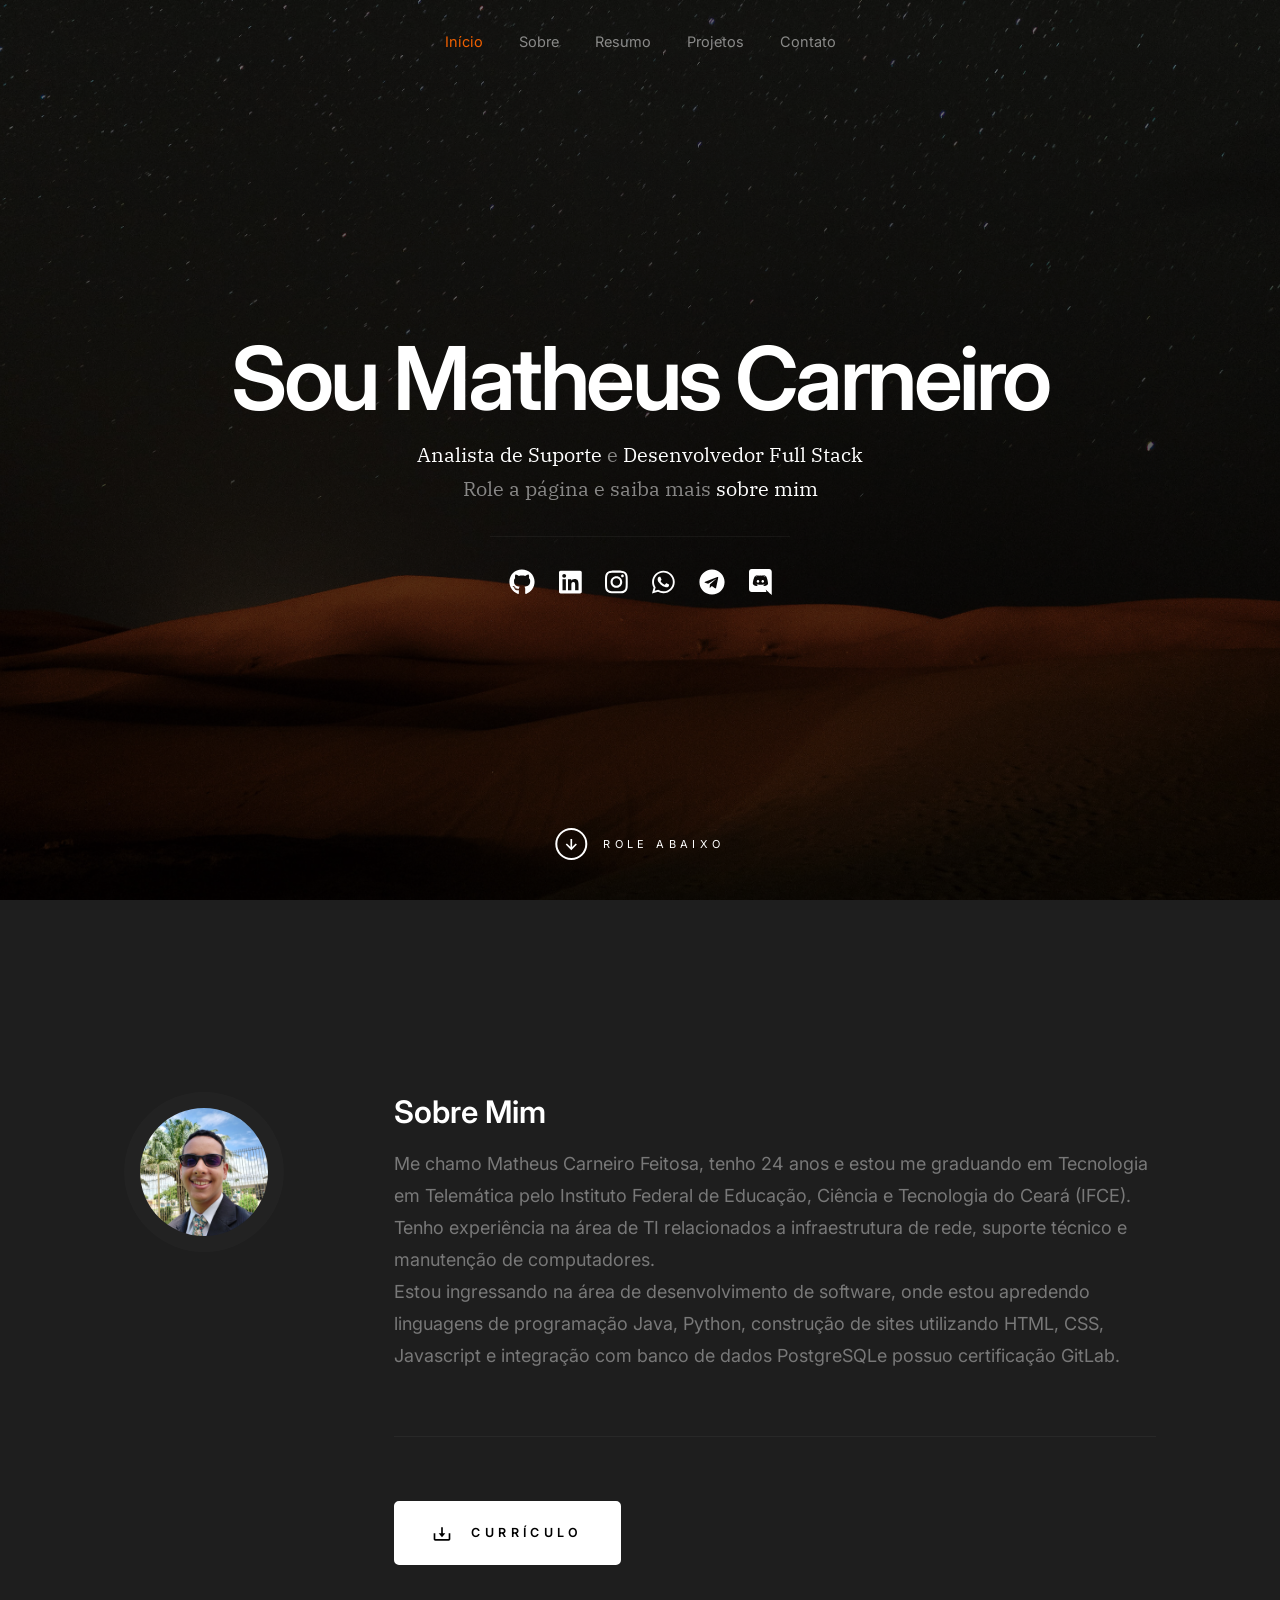
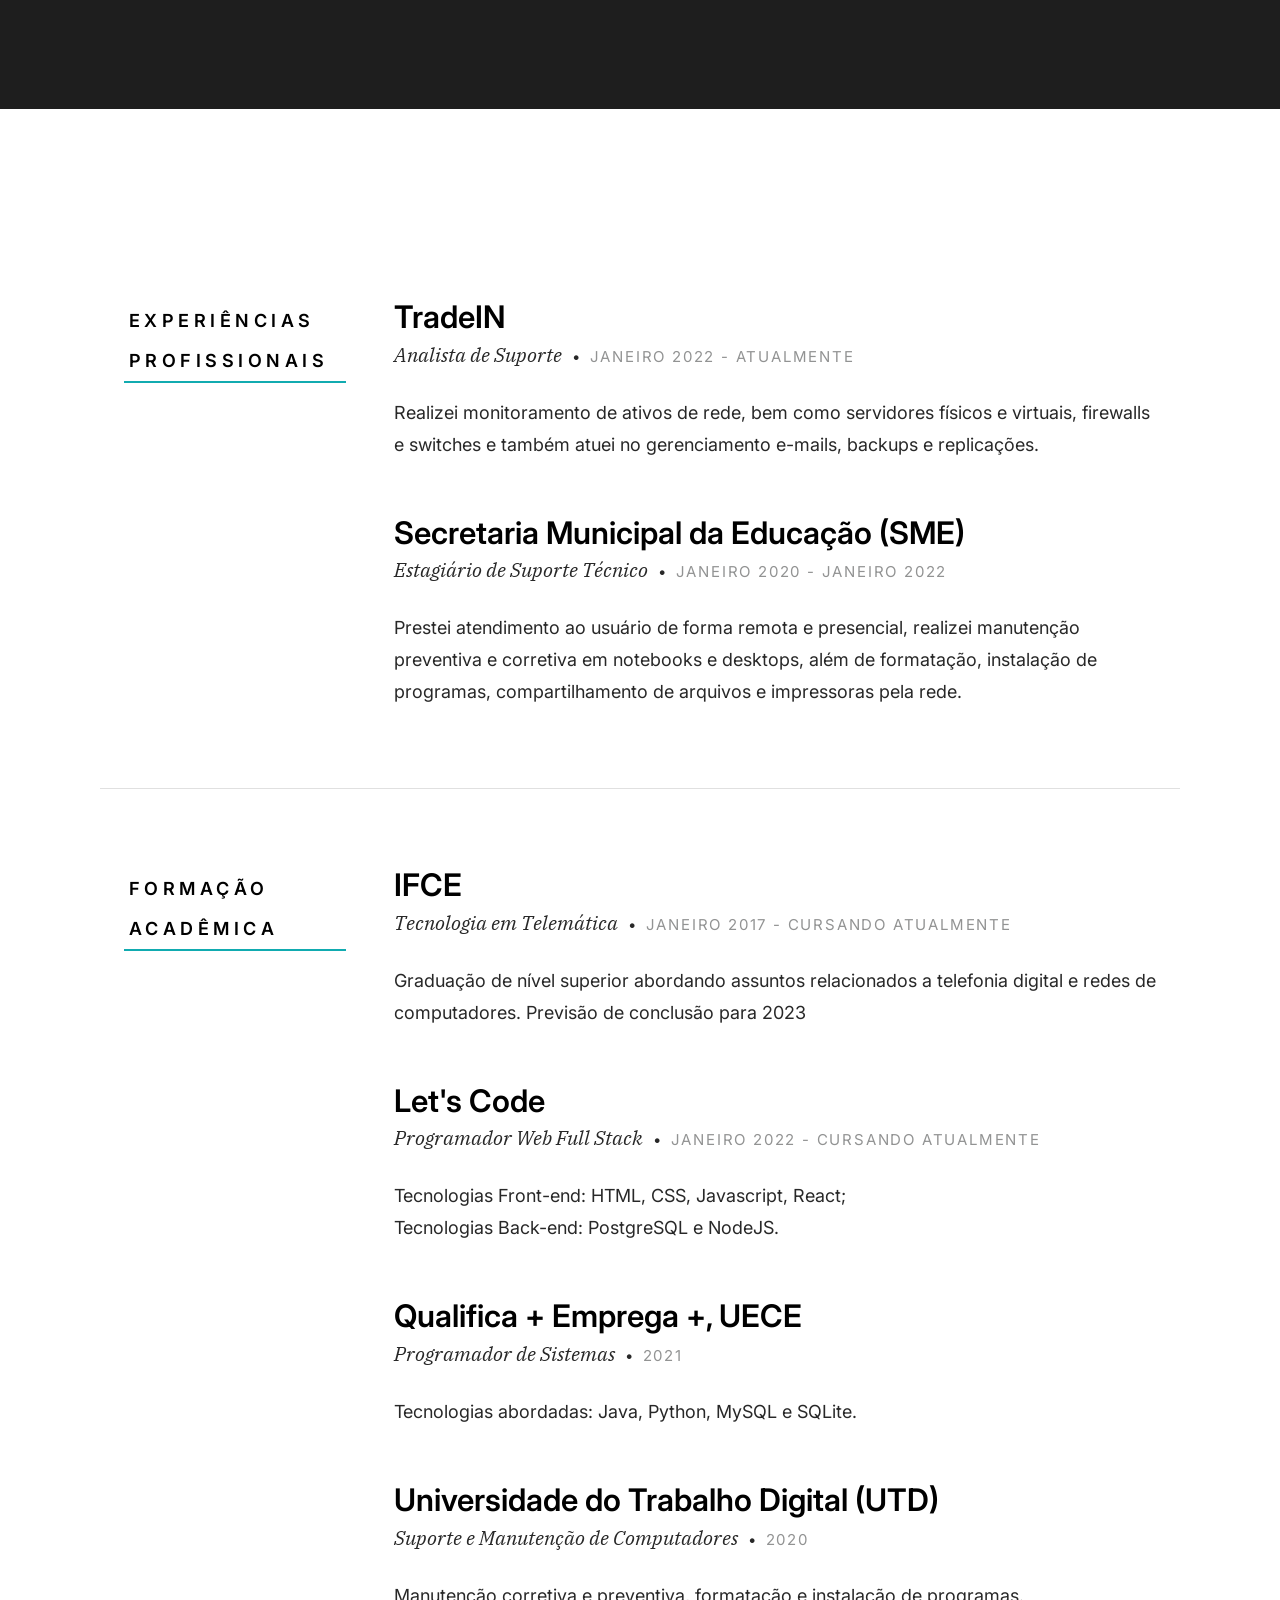
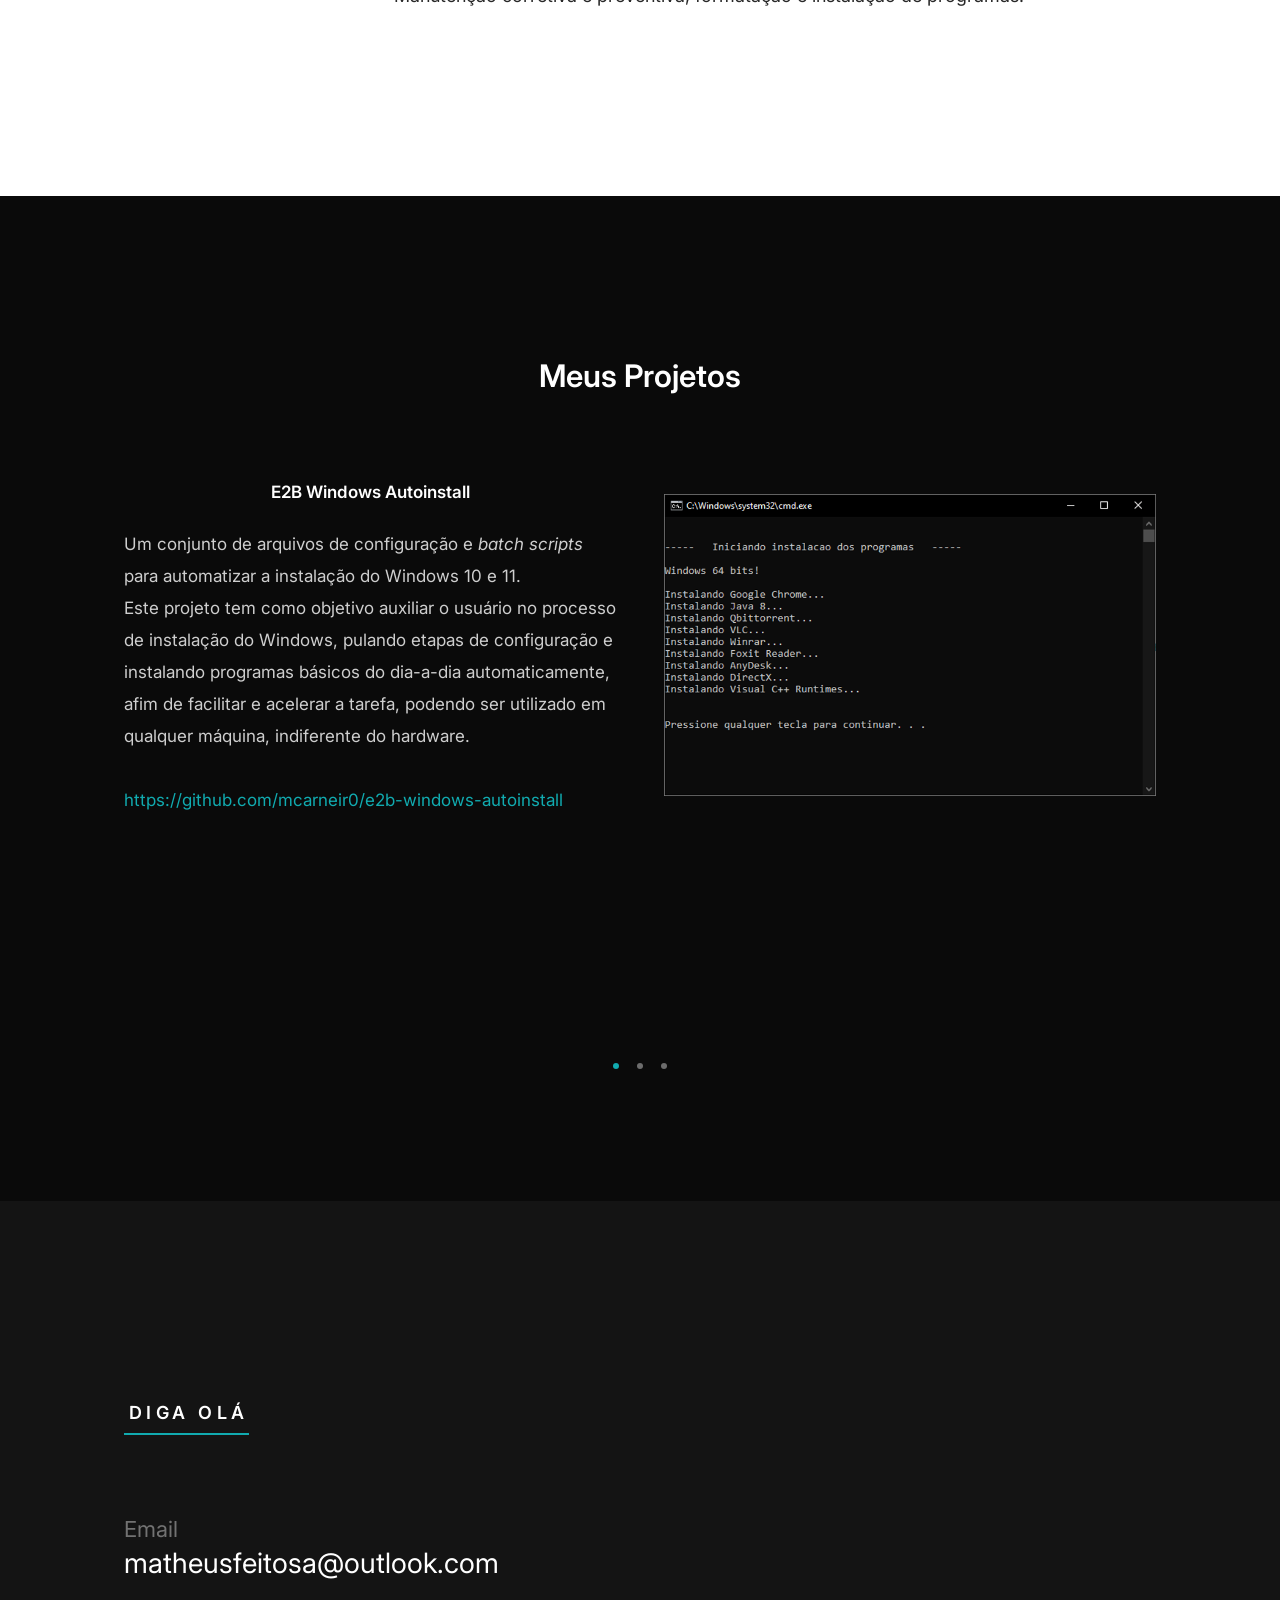
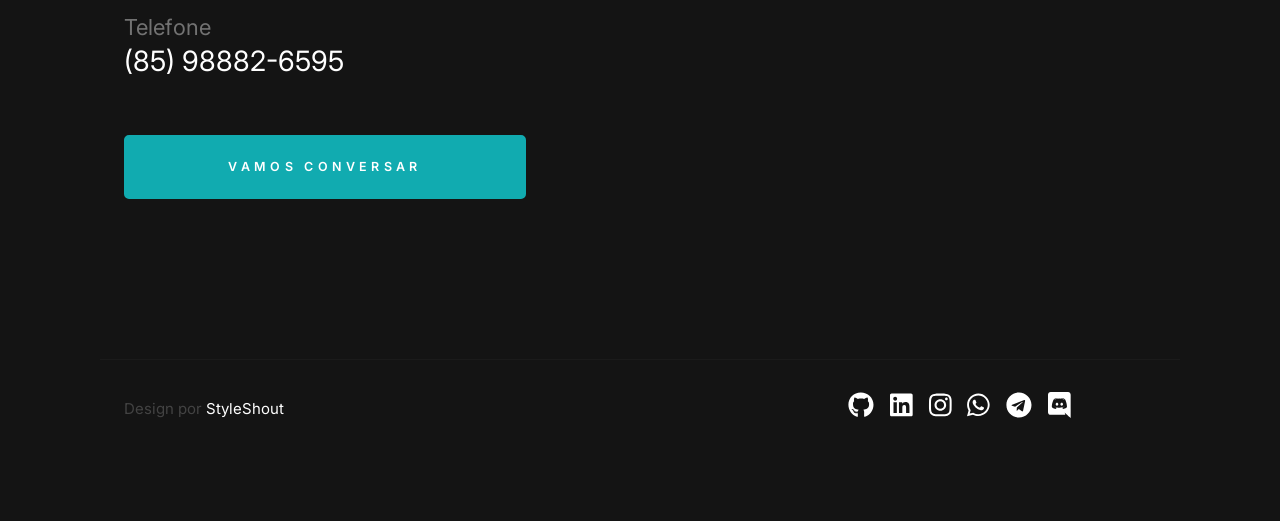
==== docs/index.html @ 674e2e3b "Movido para docs" ====
<!DOCTYPE html>
<html class="no-js" lang="pt-BR">
<head>

    <!--- basic page needs
    ================================================== -->
    <meta charset="utf-8">
    <title>Matheus Carneiro</title>
    <meta name="description" content="Um breve resumo sobre mim">
    <meta name="author" content="Matheus Carneiro">

    <!-- mobile specific metas
    ================================================== -->
    <meta name="viewport" content="width=device-width, initial-scale=1">

    <!-- CSS
    ================================================== -->
    <link rel="stylesheet" href="css/styles.css">
    <link rel="stylesheet" href="css/vendor.css">

    <!-- script
    ================================================== -->
    <script defer src="js/vendor/fontawesome/all.min.js"></script>

    <!-- favicons
    ================================================== -->
    <link rel="apple-touch-icon" sizes="180x180" href="apple-touch-icon.png">
    <link rel="icon" type="image/png" sizes="32x32" href="favicon-32x32.png">
    <link rel="icon" type="image/png" sizes="16x16" href="favicon-16x16.png">
    <link rel="manifest" href="site.webmanifest">

</head>

<body id="top" class="ss-preload">


    <!-- preloader
    ================================================== -->
    <div id="preloader">
        <div id="loader"></div>
    </div>


    <!-- header
    ================================================== -->
    <header class="s-header">
        <div class="row s-header__nav-wrap">
            <nav class="s-header__nav">
                <ul>
                    <li class="current"><a class="smoothscroll" href="#hero">Início</a></li>
                    <li><a class="smoothscroll" href="#about">Sobre</a></li>
                    <li><a class="smoothscroll" href="#resume">Resumo</a></li>
                    <li><a class="smoothscroll" href="#testimonials">Projetos</a></li>
                    <li><a class="smoothscroll" href="#contact">Contato</a></li>
                </ul>
            </nav>
        </div> <!-- end row -->
        
        <a class="s-header__menu-toggle" href="#0" title="Menu">
            <span class="s-header__menu-icon"></span>
        </a>
    </header> <!-- end s-header -->


    <!-- hero
    ================================================== -->
    <section id="hero" class="s-hero target-section">

        <div class="s-hero__bg rellax" data-rellax-speed="-7"></div>

        <div class="row s-hero__content">
            <div class="column">

                <div class="s-hero__content-about">

                    <h1>Sou Matheus Carneiro</h1>

                    <h3>
                    <span>Analista de Suporte</span> e <span>Desenvolvedor Full Stack</span><br>
                    Role a página e saiba mais <a class="smoothscroll" href="#about">sobre mim</a>
                    </h3>

                    <div class="s-hero__content-social">
                        <a href="https://github.com/mcarneir0" target="_blank"><i class="fab fa-github" aria-hidden="true"></i></a>
                        <a href="https://www.linkedin.com/in/m-carneir0/" target="_blank"><i class="fab fa-linkedin" aria-hidden="true"></i></a>
                        <a href="https://www.instagram.com/m.carneir0/" target="_blank"><i class="fab fa-instagram" aria-hidden="true"></i></a>
                        <a href="https://wa.me/5585988826595" target="_blank"><i class="fab fa-whatsapp" aria-hidden="true"></i></a>
                        <a href="https://t.me/mCarneiro" target="_blank"><i class="fab fa-telegram" aria-hidden="true"></i></a>
                        <a href="https://discord.com/users/710183324106358814" target="_blank"><i class="fab fa-discord" aria-hidden="true"></i></a>
                    </div>

                </div> <!-- end s-hero__content-about -->

            </div>
        </div> <!-- s-hero__content -->

        <div class="s-hero__scroll">
            <a href="#about" class="s-hero__scroll-link smoothscroll">
                <span class="scroll-arrow">
                    <svg xmlns="http://www.w3.org/2000/svg" width="24" height="24" viewBox="0 0 24 24" style="fill:rgba(0, 0, 0, 1);"><path d="M18.707 12.707L17.293 11.293 13 15.586 13 6 11 6 11 15.586 6.707 11.293 5.293 12.707 12 19.414z"></path></svg>
                </span>
                <span class="scroll-text">Role abaixo</span>
            </a>
        </div> <!-- s-hero__scroll -->

    </section> <!-- end s-hero -->


    <!-- about
    ================================================== -->
    <section id="about" class="s-about target-section">

        <div class="row">
            <div class="column large-3 tab-12">
                <img class="s-about__pic" src="images/minha_foto.jpg" alt="">
            </div>
            <div class="column large-9 tab-12 s-about__content">
                <h3>Sobre Mim</h3>
                <p>
                    Me chamo Matheus Carneiro Feitosa, tenho 24 anos e estou me
                    graduando em Tecnologia em Telemática pelo Instituto Federal
                    de Educação, Ciência e Tecnologia do Ceará (IFCE).<br>
                    Tenho experiência na área de TI relacionados a infraestrutura
                    de rede, suporte técnico e manutenção de computadores.<br>
                    Estou ingressando na área de desenvolvimento de software, onde
                    estou apredendo linguagens de programação Java, Python, construção
                    de sites utilizando HTML, CSS, Javascript e integração com banco
                    de dados PostgreSQLe possuo certificação GitLab.
                </p>

                <hr>

                <div class="row s-about__content-bottom">
                    <div class="column w-1000-stack">
                        <a href="#0" class="btn btn--download">
                            <svg xmlns="http://www.w3.org/2000/svg" width="24" height="24" viewBox="0 0 24 24" style="fill:rgba(0, 0, 0, 1);"><path d="M12 16L16 11 13 11 13 4 11 4 11 11 8 11z"></path><path d="M20,18H4v-7H2v7c0,1.103,0.897,2,2,2h16c1.103,0,2-0.897,2-2v-7h-2V18z"></path></svg>
                            Currículo
                        </a>
                    </div>
                </div>
            </div>
        </div> <!-- end row -->

    </section> <!-- end s-about -->


    <!-- resume
    ================================================== -->
    <section id="resume" class="s-resume target-section">
        
        <div class="row s-resume__section">
            <div class="column large-3 tab-12">
                <h3 class="section-header-allcaps">Experiências Profissionais</h3>
            </div>
            <div class="column large-9 tab-12">
                <div class="resume-block">

                    <div class="resume-block__header">
                        <h4 class="h3">TradeIN</h4>
                        <p class="resume-block__header-meta">
                            <span>Analista de Suporte</span> 
                            <span class="resume-block__header-date">
                                Janeiro 2022 - Atualmente
                            </span>
                        </p>
                    </div>

                    <p>
                        Realizei monitoramento de ativos de rede, bem como servidores
                        físicos e virtuais, firewalls e switches e também atuei no
                        gerenciamento e-mails, backups e replicações.
                        
                    </p>

                </div> <!-- end resume-block -->

                <div class="resume-block">

                    <div class="resume-block__header">
                        <h4 class="h3">Secretaria Municipal da Educação (SME)</h4>
                        <p class="resume-block__header-meta">
                            <span>Estagiário de Suporte Técnico</span> 
                            <span class="resume-block__header-date">
                                Janeiro 2020 - Janeiro 2022
                            </span>
                        </p>
                    </div>

                    <p>
                        Prestei atendimento ao usuário de forma remota e presencial,
                        realizei manutenção preventiva e corretiva em notebooks e
                        desktops, além de formatação, instalação de programas,
                        compartilhamento de arquivos e impressoras pela rede.
                    </p>

                </div> <!-- end resume-block -->
            </div>
        </div> <!-- s-resume__section -->


        <div class="row s-resume__section">
            <div class="column large-3 tab-12">
                <h3 class="section-header-allcaps">Formação Acadêmica</h3>
            </div>
            <div class="column large-9 tab-12">
                <div class="resume-block">

                    <div class="resume-block__header">
                        <h4 class="h3">IFCE</h4>
                        <p class="resume-block__header-meta">
                            <span>Tecnologia em Telemática</span> 
                            <span class="resume-block__header-date">
                                Janeiro 2017 - Cursando atualmente
                            </span>
                        </p>
                    </div>

                    <p>
                        Graduação de nível superior abordando assuntos relacionados
                        a telefonia digital e redes de computadores. Previsão de
                        conclusão para 2023
                    </p>

                </div> <!-- end resume-block -->

                <div class="resume-block">

                    <div class="resume-block__header">
                        <h4 class="h3">Let's Code</h4>
                        <p class="resume-block__header-meta">
                            <span>Programador Web Full Stack</span> 
                            <span class="resume-block__header-date">
                                Janeiro 2022 - Cursando atualmente
                            </span>
                        </p>
                    </div>

                    <p>
                        Tecnologias Front-end: HTML, CSS, Javascript, React;<br>
                        Tecnologias Back-end: PostgreSQL e NodeJS.
                    </p>

                </div> <!-- end resume-block -->

                <div class="resume-block">

                    <div class="resume-block__header">
                        <h4 class="h3">Qualifica + Emprega +, UECE</h4>
                        <p class="resume-block__header-meta">
                            <span>Programador de Sistemas</span> 
                            <span class="resume-block__header-date">
                                2021
                            </span>
                        </p>
                    </div>

                    <p>
                        Tecnologias abordadas: Java, Python, MySQL e SQLite.
                    </p>

                </div> <!-- end resume-block -->

                <div class="resume-block">

                    <div class="resume-block__header">
                        <h4 class="h3">Universidade do Trabalho Digital (UTD)</h4>
                        <p class="resume-block__header-meta">
                            <span>Suporte e Manutenção de Computadores</span> 
                            <span class="resume-block__header-date">
                                2020
                            </span>
                        </p>
                    </div>

                    <p>
                        Manutenção corretiva e preventiva, formatação e instalação de programas.
                    </p>

                </div> <!-- end resume-block -->
            </div>
        </div> <!-- s-resume__section -->
    </section> <!-- end s-resume -->


     <!-- testimonials
    ================================================== -->
    <section id="testimonials" class="s-testimonials target-section">

        <div class="s-testimonials__bg"></div>

        <div class="row s-testimonials__header">
            <div class="column large-12">
                <h3>Meus Projetos</h3>
            </div>
        </div>

        <div class="row s-testimonials__content">

            <div class="column">

                <div class="swiper-container testimonial-slider">

                    <div class="swiper-wrapper">

                        <div class="testimonial-slider__slide swiper-slide">
                            <div class="testimonial-slider__cite">
                                <strong>E2B Windows Autoinstall</strong>
                            </div>
                            
                            <p>
                                Um conjunto de arquivos de configuração e <i>batch scripts</i> para automatizar a instalação do Windows 10 e 11.<br>
                                Este projeto tem como objetivo auxiliar o usuário no processo de instalação do Windows,
                                pulando etapas de configuração e instalando programas básicos do dia-a-dia automaticamente, afim de facilitar e acelerar a tarefa,
                                podendo ser utilizado em qualquer máquina, indiferente do hardware.<br><br>
                                <a href="https://github.com/mcarneir0/e2b-windows-autoinstall" target="_blank">https://github.com/mcarneir0/e2b-windows-autoinstall</a>
                            </p>
                        </div> <!-- end testimonial-slider__slide -->
        
                        <div class="testimonial-slider__slide swiper-slide">
                            <figure>
                                <img src="images/projects/E2B.png" 
                                    sizes="(max-width: 1000px) 100vw, 1000px" alt="Imagem do E2B"
                                >
                            </figure>
                        </div> <!-- end testimonial-slider__slide -->
        
                        <div class="testimonial-slider__slide swiper-slide">
                            <div class="testimonial-slider__cite">
                                <strong>Clonezilla Live SME</strong>
                            </div>

                            <p>
                                Clonezilla personalizado para os servidores da SME.<br>
                                Baseado no <a href="https://clonezilla.org" target="_blank">Clonezilla</a>, programa para criação de imagens e clonagem de discos rígidos (HD/SSD).<br>
                                Contém modificações feitas para automatizar a conexão com o servidor de imagens da Secretaria Municipal da Educação de Fortaleza.<br><br>
                                <a href="https://github.com/mcarneir0/clonezilla-live-amd64-SME" target="_blank">https://github.com/mcarneir0/clonezilla-live-amd64-SME</a>
                            </p>
                        </div> <!-- end testimonial-slider__slide -->

                        <div class="testimonial-slider__slide swiper-slide">
                            <figure>
                                <img src="images/projects/clonezilla.jpg" 
                                    sizes="(max-width: 1000px) 100vw, 1000px" alt="Imagem do Clonezilla"
                                >
                            </figure>
                        </div> <!-- end testimonial-slider__slide -->

                        <div class="testimonial-slider__slide swiper-slide">
                            <div class="testimonial-slider__cite">
                                <strong>Eobot Robot (Descontinuado)</strong>
                            </div>

                            <p>
                                Um aplicativo que monitora a cotação do site <a href="https://www.eobot.com/" target="_blank">Eobot</a> e decide qual a melhor criptomoeda para minerar no próprio site,
                                enviando alertas através de um bot no Telegram.<br>
                                Foi escrito em Java e seu funcionamento consistia no consumo de APIs REST do Eobot e Telegram.<br>
                                Este aplicativo foi descontinuado devido ao encerramento das atividades do Eobot, confira mais informações no repositório.<br><br>
                                <a href="https://github.com/mcarneir0/eobot-robot-repo" target="_blank">https://github.com/mcarneir0/eobot-robot-repo</a>
                            </p>
                        </div> <!-- end testimonial-slider__slide -->

                        <div class="testimonial-slider__slide swiper-slide">
                            <figure>
                                <img src="images/projects/eobot.png" 
                                sizes="(max-width: 1000px) 100vw, 1000px" alt="Imagem do Eobot"
                                width="300vw"
                                >
                            </figure>
                        </div> <!-- end testimonial-slider__slide -->
    
                    </div> <!-- end testimonial slider swiper-wrapper -->

                    <div class="swiper-pagination"></div>

                </div> <!-- end swiper-container -->

            </div> <!-- end column -->

        </div> <!-- end row -->

    </section> <!-- end s-testimonials -->


    <!-- contact
    ================================================== -->
    <section id="contact" class="s-contact target-section">

        <div class="row s-contact__header">
            <div class="column large-12">
                <h3 class="section-header-allcaps">Diga Olá</h3>
            </div>

            <div class="column large-5 medium-12">

                <div class="row contact-infos">
                    <div class="column large-12 medium-6 tab-12">
                        <div class="contact-block">
                            <h5 class="contact-block__header">
                                Email
                            </h5>
                            <p class="contact-block__content">
                                <a class="mailtoui" href="mailto:matheusfeitosa@outlook.com">matheusfeitosa@outlook.com</a>
                            </p>
                        </div> <!-- end contact-block -->
                    </div>
                    <div class="column large-12 medium-6 tab-12">
                        <div class="contact-block">
                            <h5 class="contact-block__header">
                                Telefone
                            </h5>
                            <p class="contact-block__content">
                                <a href="tel:085988826595">(85) 98882-6595</a>
                            </p>
                        </div> <!-- end contact-block -->
                    </div>
    
                    <div class="column large-12">
                        <a href="mailto:matheusfeitosa@outlook.com" class="mailtoui btn btn--primary h-full-width">Vamos conversar</a>
                    </div>
                </div> <!-- end contact-infos -->
            </div>
        </div>
    </section> <!-- end s-contact -->
    

    <!-- footer
    ================================================== -->
    <footer class="s-footer">
        <div class="row">
            <div class="column large-4 medium-6 w-1000-stack s-footer__social-block">
                <ul class="s-footer__social">
                    <li><a href="https://github.com/mcarneir0" target="_blank"><i class="fab fa-github" aria-hidden="true"></i></a></li>
                    <li><a href="https://www.linkedin.com/in/m-carneir0/" target="_blank"><i class="fab fa-linkedin" aria-hidden="true"></i></a></li>
                    <li><a href="https://www.instagram.com/m.carneir0/" target="_blank"><i class="fab fa-instagram" aria-hidden="true"></i></a></li>
                    <li><a href="https://wa.me/5585988826595" target="_blank"><i class="fab fa-whatsapp" aria-hidden="true"></i></a></li>
                    <li><a href="https://t.me/mCarneiro" target="_blank"><i class="fab fa-telegram" aria-hidden="true"></i></a></li>
                    <li><a href="https://discord.com/users/710183324106358814" target="_blank"><i class="fab fa-discord" aria-hidden="true"></i></a></li>
                </ul>
            </div>

            <div class="column large-7 medium-6 w-1000-stack ss-copyright">
                <span>Design por <a href="https://www.styleshout.com/" target="_blank">StyleShout</a></span>
            </div>
        </div>

        <div class="ss-go-top">
            <a class="smoothscroll" title="Back to Top" href="#top">
                <svg xmlns="http://www.w3.org/2000/svg" viewBox="0 0 24 24"><path d="M6 4h12v2H6zm5 10v6h2v-6h5l-6-6-6 6z"/></svg>
             </a>
        </div> <!-- end ss-go-top -->
    </footer>


    <!-- Java Script
    ================================================== -->
    <script src="js/plugins.js"></script>
    <script src="js/main.js"></script>

</body>

</html>
---- docs/css/styles.css ----
/* =================================================================== 
 * Ceevee Main Stylesheet
 * Template Ver. 2.0.0
 * 01-03-2021
 * ------------------------------------------------------------------
 *
 * TOC:
 * # settings and variables
 *      ## fonts
 *      ## colors
 *      ## vertical spacing and typescale
 *      ## grid variables
 * # normalize
 * # basic/base setup styles
 *      ## media
 *      ## typography resets
 *      ## links
 *      ## inputs
 * # Grid v3.0.0
 *      ## medium screen devices
 *      ## tablets
 *      ## mobile devices
 *      ## small mobile devices <= 400px
 * # block grids
 *      ## block grids - medium screen devices
 *      ## block grids - tablets
 *      ## block grids - mobile devices
 *      ## block grids - small mobile devices <= 400px
 * # MISC 
 * # custom grid, block grid STACK breakpoints
 * # base style overrides 
 *      ## links
 * # typography & general theme styles
 *      ## Lists
 *      ## responsive video container
 *      ## floated image
 *      ## tables
 *      ## spacing
 * # preloader
 *      ## page loaded
 * # forms 
 *      ## Style Placeholder Text
 * # buttons 
 * # additional components
 *      ## skillbars
 *      ## alert box
 *      ## pagination 
 * # common and reusable styles
 *      ## animation stuff 
 *      ## MailtoUI style overrides
 * # site header
 *      ## header nav
 *      ## mobile menu toggle 
 * # hero
 *      ## hero content
 *      ## hero social
 *      ## hero scrolldown
 *      ## animate intro content
 * # resume 
 *      ## resume block
 * # portfolio
 *      ## portfolio list
 *      ## modal popup
 * # CTA
 * # testimonials
 *      ## swiper style overrides
 *      ## testimonial slider 
 * # contact
 *      ## contact block
 * # footer
 *      ## footer social
 *      ## copyright
 *      ## go top
 *
 * ------------------------------------------------------------------ */


/* ===================================================================
 * # settings and variables
 *
 * ------------------------------------------------------------------- */

/* ------------------------------------------------------------------- 
 * ## fonts
 * ------------------------------------------------------------------- */
@import url("https://fonts.googleapis.com/css2?family=IBM+Plex+Serif:ital,wght@0,300;0,400;0,500;0,600;0,700;1,200;1,300;1,400;1,500;1,600&family=Inter:wght@300;400;500;600;700&display=swap");
:root {
    --font-1: "Inter", sans-serif;
    --font-2: "IBM Plex Serif", serif;
    /* monospace
     */
    --font-mono: Consolas, "Andale Mono", Courier, "Courier New", monospace;
}

/* ------------------------------------------------------------------- 
 * ## colors
 * ------------------------------------------------------------------- */
:root {
    /* color-1(#11ABB0)
     * color-2(#F06000)
     */
    --color-1: hsla(182, 82%, 38%, 1);
    --color-2: hsla(24, 100%, 47%, 1);

    /* theme color variations
     */
    --color-1-lighter: hsla(182, 82%, 58%, 1);
    --color-1-light  : hsla(182, 82%, 48%, 1);
    --color-1-dark   : hsla(182, 82%, 28%, 1);
    --color-1-darker : hsla(182, 82%, 18%, 1);
    --color-2-lighter: hsla(24, 100%, 67%, 1);
    --color-2-light  : hsla(24, 100%, 57%, 1);
    --color-2-dark   : hsla(24, 100%, 37%, 1);
    --color-2-darker : hsla(24, 100%, 27%, 1);

    /* feedback colors
     * color-error(#ffd1d2), color-success(#c8e675), 
     * color-info(#d7ecfb), color-notice(#fff099)
     */
    --color-error          : hsla(359, 100%, 91%, 1);
    --color-success        : hsla(76, 69%, 68%, 1);
    --color-info           : hsla(205, 82%, 91%, 1);
    --color-notice         : hsla(51, 100%, 80%, 1);
    --color-error-content  : hsla(359, 50%, 50%, 1);
    --color-success-content: hsla(76, 29%, 28%, 1);
    --color-info-content   : hsla(205, 32%, 31%, 1);
    --color-notice-content : hsla(51, 30%, 30%, 1);

    /* shades 
     * generated using 
     * Tint & Shade Generator 
     * (https://maketintsandshades.com/)
     */
    --color-black  : #000000;
    --color-gray-19: #0a0a0a;
    --color-gray-18: #141414;
    --color-gray-17: #1e1e1e;
    --color-gray-16: #282828;
    --color-gray-15: #323333;
    --color-gray-14: #3b3d3d;
    --color-gray-13: #454747;
    --color-gray-12: #4f5151;
    --color-gray-11: #595b5b;
    --color-gray-10: #636565;
    --color-gray-9 : #737474;
    --color-gray-8 : #828484;
    --color-gray-7 : #929393;
    --color-gray-6 : #a1a3a3;
    --color-gray-5 : #b1b2b2;
    --color-gray-4 : #c1c1c1;
    --color-gray-3 : #d0d1d1;
    --color-gray-2 : #e0e0e0;
    --color-gray-1 : #eff0f0;
    --color-white  : #ffffff;

    /* text
     */
    --color-text       : var(--color-gray-16);
    --color-text-dark  : var(--color-black);
    --color-text-light : var(--color-gray-7);
    --color-placeholder: var(--color-gray-7);

    /* buttons
     */
    --color-btn                   : var(--color-gray-3);
    --color-btn-text              : var(--color-black);
    --color-btn-hover             : var(--color-black);
    --color-btn-hover-text        : var(--color-white);
    --color-btn-primary           : var(--color-1);
    --color-btn-primary-text      : var(--color-white);
    --color-btn-primary-hover     : var(--color-2);
    --color-btn-primary-hover-text: var(--color-white);
    --color-btn-stroke            : var(--color-black);
    --color-btn-stroke-text       : var(--color-black);
    --color-btn-stroke-hover      : var(--color-black);
    --color-btn-stroke-hover-text : var(--color-white);

    /* others
     */
    --color-bg     : var(--color-gray-18);
    --color-border : var(--color-gray-2);
    --border-radius: 5px;
}

/* ------------------------------------------------------------------- 
 * ## vertical spacing and typescale
 * ------------------------------------------------------------------- */
:root {

    /* spacing
     * base font size: 18px 
     * vertical space unit : 32px
     */
    --base-size: 62.5%;
    --base-font-size: 1.8rem;
    --space: 3.2rem;

    /* vertical spacing 
     */
    --vspace-0_125: calc(0.125 * var(--space));
    --vspace-0_25 : calc(0.25 * var(--space));
    --vspace-0_5  : calc(0.5 * var(--space));
    --vspace-0_75 : calc(0.75 * var(--space));
    --vspace-0_875: calc(0.875 * var(--space));
    --vspace-1    : calc(var(--space));
    --vspace-1_25 : calc(1.25 * var(--space));
    --vspace-1_5  : calc(1.5 * var(--space));
    --vspace-1_75 : calc(1.75 * var(--space));
    --vspace-2    : calc(2 * var(--space));
    --vspace-2_5  : calc(2.5 * var(--space));
    --vspace-3    : calc(3 * var(--space));
    --vspace-3_5  : calc(3.5 * var(--space));
    --vspace-4    : calc(4 * var(--space));
    --vspace-4_5  : calc(4.5 * var(--space));
    --vspace-5    : calc(5 * var(--space));

    /* type scale
     * ratio 1:2 | base: 18px
     * -------------------------------------------------------
     *
     * --text-display-3 = (77.40px)
     * --text-display-2 = (64.50px)
     * --text-display-1 = (53.75px)
     * --text-xxxl      = (44.79px)
     * --text-xxl       = (37.32px)
     * --text-xl        = (31.10px)
     * --text-lg        = (25.92px)
     * --text-md        = (21.60px)
     * --text-size      = (18.00px) BASE
     * --text-sm        = (15.00px)
     * --text-xs        = (12.50px)
     *
     * -------------------------------------------------------
     */
    --text-scale-ratio: 1.2;
    --text-size       : var(--base-font-size);
    --text-xs         : calc((var(--text-size) / var(--text-scale-ratio)) / var(--text-scale-ratio));
    --text-sm         : calc(var(--text-xs) * var(--text-scale-ratio));
    --text-md         : calc(var(--text-sm) * var(--text-scale-ratio) * var(--text-scale-ratio));
    --text-lg         : calc(var(--text-md) * var(--text-scale-ratio));
    --text-xl         : calc(var(--text-lg) * var(--text-scale-ratio));
    --text-xxl        : calc(var(--text-xl) * var(--text-scale-ratio));
    --text-xxxl       : calc(var(--text-xxl) * var(--text-scale-ratio));
    --text-display-1  : calc(var(--text-xxxl) * var(--text-scale-ratio));
    --text-display-2  : calc(var(--text-display-1) * var(--text-scale-ratio));
    --text-display-3  : calc(var(--text-display-2) * var(--text-scale-ratio));

    /* default button height
     */
    --vspace-btn: var(--vspace-2);
}

/* on mobile devices below 600px
 */
@media screen and (max-width: 600px) {
    :root {
        --base-font-size: 1.6rem;
        --space: 2.8rem;
    }
}

/* ------------------------------------------------------------------- 
 * ## grid variables
 * ------------------------------------------------------------------- */
:root {

    /* widths for rows and containers
     */
    --width-full    : 100%;
    --width-max     : 1080px;
    --width-wide    : 1400px;
    --width-wider   : 1600px;
    --width-widest  : 1800px;
    --width-narrow  : 800px;
    --width-narrower: 600px;
    --width-grid-max: var(--width-max);

    /* gutters
     */
    --gutter-lg : 2.4rem;
    --gutter-md : 2rem;
    --gutter-mob: 1rem;
}


/* ==========================================================================
 * # normalize
 * normalize.css v8.0.1 | MIT License |
 * github.com/necolas/normalize.css
 *
 * -------------------------------------------------------------------------- */

/* ------------------------------------------------------------------- 
 * ## document
 * ------------------------------------------------------------------- */

/* 1. Correct the line height in all browsers.
 * 2. Prevent adjustments of font size after orientation changes in iOS.*/

html {
    line-height: 1.15;
    /* 1 */
    -webkit-text-size-adjust: 100%;
    /* 2 */
}

/* ------------------------------------------------------------------- 
 * ## sections
 * ------------------------------------------------------------------- */

/* Remove the margin in all browsers. */

body {
    margin: 0;
}

/* Render the `main` element consistently in IE. */

main {
    display: block;
}

/* Correct the font size and margin on `h1` elements within `section` and
 * `article` contexts in Chrome, Firefox, and Safari. */

h1 {
    font-size: 2em;
    margin: 0.67em 0;
}

/* ------------------------------------------------------------------- 
 * ## grouping
 * ------------------------------------------------------------------- */

/* 1. Add the correct box sizing in Firefox.
 * 2. Show the overflow in Edge and IE. */

hr {
    -webkit-box-sizing: content-box;
    box-sizing: content-box;
    /* 1 */
    height: 0;
    /* 1 */
    overflow: visible;
    /* 2 */
}

/* 1. Correct the inheritance and scaling of font size in all browsers.
 * 2. Correct the odd `em` font sizing in all browsers. */

pre {
    font-family: monospace, monospace;
    /* 1 */
    font-size: 1em;
    /* 2 */
}

/* ------------------------------------------------------------------- 
 * ## text-level semantics
 * ------------------------------------------------------------------- */

/* Remove the gray background on active links in IE 10. */

a {
    background-color: transparent;
}

/* 1. Remove the bottom border in Chrome 57-
 * 2. Add the correct text decoration in Chrome, Edge, IE, Opera, and Safari. */

abbr[title] {
    border-bottom: none;
    /* 1 */
    text-decoration: underline;
    /* 2 */
    -webkit-text-decoration: underline dotted;
    text-decoration: underline dotted;
    /* 2 */
}

/* Add the correct font weight in Chrome, Edge, and Safari. */

b, strong {
    font-weight: bolder;
}

/* 1. Correct the inheritance and scaling of font size in all browsers.
 * 2. Correct the odd `em` font sizing in all browsers. */

code, kbd, samp {
    font-family: monospace, monospace;
    /* 1 */
    font-size: 1em;
    /* 2 */
}

/* Add the correct font size in all browsers. */

small {
    font-size: 80%;
}

/* Prevent `sub` and `sup` elements from affecting the line height in
 * all browsers. */

sub, sup {
    font-size: 75%;
    line-height: 0;
    position: relative;
    vertical-align: baseline;
}

sub {
    bottom: -0.25em;
}

sup {
    top: -0.5em;
}

/* ------------------------------------------------------------------- 
 * ## embedded content
 * ------------------------------------------------------------------- */

/* Remove the border on images inside links in IE 10. */

img {
    border-style: none;
}

/* ------------------------------------------------------------------- 
 * ## forms
 * ------------------------------------------------------------------- */

/* 1. Change the font styles in all browsers.
 * 2. Remove the margin in Firefox and Safari. */

button, input, optgroup, select, textarea {
    font-family: inherit;
    /* 1 */
    font-size: 100%;
    /* 1 */
    line-height: 1.15;
    /* 1 */
    margin: 0;
    /* 2 */
}

/* Show the overflow in IE.
 * 1. Show the overflow in Edge. */

button, input {
    /* 1 */
    overflow: visible;
}

/* Remove the inheritance of text transform in Edge, Firefox, and IE.
 * 1. Remove the inheritance of text transform in Firefox. */

button, select {
    /* 1 */
    text-transform: none;
}

/* Correct the inability to style clickable types in iOS and Safari. */

button, [type="button"], [type="reset"], [type="submit"] {
    -webkit-appearance: button;
}

/* Remove the inner border and padding in Firefox. */

button::-moz-focus-inner, [type="button"]::-moz-focus-inner, [type="reset"]::-moz-focus-inner, [type="submit"]::-moz-focus-inner {
    border-style: none;
    padding: 0;
}

/* Restore the focus styles unset by the previous rule. */

button:-moz-focusring, [type="button"]:-moz-focusring, [type="reset"]:-moz-focusring, [type="submit"]:-moz-focusring {
    outline: 1px dotted ButtonText;
}

/* Correct the padding in Firefox. */

fieldset {
    padding: 0.35em 0.75em 0.625em;
}

/* 1. Correct the text wrapping in Edge and IE.
 * 2. Correct the color inheritance from `fieldset` elements in IE.
 * 3. Remove the padding so developers are not caught out when they zero out
 *    `fieldset` elements in all browsers. */

legend {
    -webkit-box-sizing: border-box;
    box-sizing: border-box;
    /* 1 */
    color: inherit;
    /* 2 */
    display: table;
    /* 1 */
    max-width: 100%;
    /* 1 */
    padding: 0;
    /* 3 */
    white-space: normal;
    /* 1 */
}

/* Add the correct vertical alignment in Chrome, Firefox, and Opera. */

progress {
    vertical-align: baseline;
}

/* Remove the default vertical scrollbar in IE 10+. */

textarea {
    overflow: auto;
}

/* 1. Add the correct box sizing in IE 10.
 * 2. Remove the padding in IE 10. */

[type="checkbox"], [type="radio"] {
    -webkit-box-sizing: border-box;
    box-sizing: border-box;
    /* 1 */
    padding: 0;
    /* 2 */
}

/* Correct the cursor style of increment and decrement buttons in Chrome. */

[type="number"]::-webkit-inner-spin-button, [type="number"]::-webkit-outer-spin-button {
    height: auto;
}

/* 1. Correct the odd appearance in Chrome and Safari.
 * 2. Correct the outline style in Safari. */

[type="search"] {
    -webkit-appearance: textfield;
    /* 1 */
    outline-offset: -2px;
    /* 2 */
}

/* Remove the inner padding in Chrome and Safari on macOS. */

[type="search"]::-webkit-search-decoration {
    -webkit-appearance: none;
}

/* 1. Correct the inability to style clickable types in iOS and Safari.
 * 2. Change font properties to `inherit` in Safari. */

::-webkit-file-upload-button {
    -webkit-appearance: button;
    /* 1 */
    font: inherit;
    /* 2 */
}

/* ------------------------------------------------------------------- 
 * ## interactive
 * ------------------------------------------------------------------- */

/* Add the correct display in Edge, IE 10+, and Firefox. */

details {
    display: block;
}

/* Add the correct display in all browsers. */

summary {
    display: list-item;
}

/* ------------------------------------------------------------------- 
 * ## misc
 * ------------------------------------------------------------------- */

/* Add the correct display in IE 10+. */

template {
    display: none;
}

/* Add the correct display in IE 10. */

[hidden] {
    display: none;
}


/* ===================================================================
 * # basic/base setup styles
 *
 * ------------------------------------------------------------------- */
html {
    font-size: 62.5%;
    -webkit-box-sizing: border-box;
    box-sizing: border-box;
}

*, *::before, *::after {
    -webkit-box-sizing: inherit;
    box-sizing: inherit;
}

body {
    font-weight: normal;
    line-height: 1;
    word-wrap: break-word;
    -moz-font-smoothing: grayscale;
    -moz-osx-font-smoothing: grayscale;
    -webkit-font-smoothing: antialiased;
    -webkit-overflow-scrolling: touch;
    -webkit-text-size-adjust: none;
}

/* ------------------------------------------------------------------- 
 * ## media
 * ------------------------------------------------------------------- */
svg, img, video embed, iframe, object {
    max-width: 100%;
    height: auto;
}

/* ------------------------------------------------------------------- 
 * ## typography resets
 * ------------------------------------------------------------------- */
div, dl, dt, dd, ul, ol, li, h1, h2, h3, h4, h5, h6, pre, form, p, blockquote, th, td {
    margin: 0;
    padding: 0;
}

p {
    font-size: inherit;
    text-rendering: optimizeLegibility;
}

em, i {
    font-style: italic;
    line-height: inherit;
}

strong, b {
    font-weight: bold;
    line-height: inherit;
}

small {
    font-size: 60%;
    line-height: inherit;
}

ol, ul {
    list-style: none;
}

li {
    display: block;
}

/* ------------------------------------------------------------------- 
 * ## links
 * ------------------------------------------------------------------- */
a {
    text-decoration: none;
    line-height: inherit;
}

a img {
    border: none;
}

/* ------------------------------------------------------------------- 
 * ## inputs
 * ------------------------------------------------------------------- */
fieldset {
    margin: 0;
    padding: 0;
}

input[type="email"], 
input[type="number"], 
input[type="search"], 
input[type="text"], 
input[type="tel"], 
input[type="url"], 
input[type="password"], textarea {
    -webkit-appearance: none;
    -moz-appearance: none;
    appearance: none;
}


/* ===================================================================
 * # Grid v3.0.0
 *
 *   -----------------------------------------------------------------
 * - Grid breakpoints are based on MAXIMUM WIDTH media queries, 
 *   meaning they apply to that one breakpoint and ALL THOSE BELOW IT.
 * - Grid columns without a specified width will automatically layout 
 *   as equal width columns.
 * ------------------------------------------------------------------- */

/* rows
 * ------------------------------------- */
.row {
    width: 92%;
    max-width: var(--width-grid-max);
    margin: 0 auto;
    display: -ms-flexbox;
    display: -webkit-box;
    display: flex;
    -ms-flex-flow: row wrap;
    -webkit-box-orient: horizontal;
    -webkit-box-direction: normal;
    flex-flow: row wrap;
}

.row .row {
    width: auto;
    max-width: none;
    margin-left: calc(var(--gutter-lg) * -1);
    margin-right: calc(var(--gutter-lg) * -1);
}

/* columns
 * -------------------------------------- */
.column {
    -ms-flex: 1 1 0%;
    -webkit-box-flex: 1;
    flex: 1 1 0%;
    padding: 0 var(--gutter-lg);
}

.collapse>.column, .column.collapse {
    padding: 0;
}

/* flex row containers utility classes
 */
.row.row-wrap {
    -ms-flex-wrap: wrap;
    flex-wrap: wrap;
}

.row.row-nowrap {
    -ms-flex-wrap: none;
    flex-wrap: nowrap;
}

.row.row-y-top {
    -ms-flex-align: start;
    -webkit-box-align: start;
    align-items: flex-start;
}

.row.row-y-bottom {
    -ms-flex-align: end;
    -webkit-box-align: end;
    align-items: flex-end;
}

.row.row-y-center {
    -ms-flex-align: center;
    -webkit-box-align: center;
    align-items: center;
}

.row.row-stretch {
    -ms-flex-align: stretch;
    -webkit-box-align: stretch;
    align-items: stretch;
}

.row.row-baseline {
    -ms-flex-align: baseline;
    -webkit-box-align: baseline;
    align-items: baseline;
}

.row.row-x-left {
    -ms-flex-pack: start;
    -webkit-box-pack: start;
    justify-content: flex-start;
}

.row.row-x-right {
    -ms-flex-pack: end;
    -webkit-box-pack: end;
    justify-content: flex-end;
}

.row.row-x-center {
    -ms-flex-pack: center;
    -webkit-box-pack: center;
    justify-content: center;
}

/* flex item utility alignment classes
 */
.align-center {
    margin: auto;
    -webkit-align-self: center;
    -ms-flex-item-align: center;
    -ms-grid-row-align: center;
    align-self: center;
}

.align-left {
    margin-right: auto;
    -webkit-align-self: center;
    -ms-flex-item-align: center;
    -ms-grid-row-align: center;
    align-self: center;
}

.align-right {
    margin-left: auto;
    -webkit-align-self: center;
    -ms-flex-item-align: center;
    -ms-grid-row-align: center;
    align-self: center;
}

.align-x-center {
    margin-right: auto;
    margin-left: auto;
}

.align-x-left {
    margin-right: auto;
}

.align-x-right {
    margin-left: auto;
}

.align-y-center {
    -webkit-align-self: center;
    -ms-flex-item-align: center;
    -ms-grid-row-align: center;
    align-self: center;
}

.align-y-top {
    -webkit-align-self: flex-start;
    -ms-flex-item-align: start;
    align-self: flex-start;
}

.align-y-bottom {
    -webkit-align-self: flex-end;
    -ms-flex-item-align: end;
    align-self: flex-end;
}

/* large screen column widths 
 */
.large-1 {
    -ms-flex: 0 0 8.33333%;
    -webkit-box-flex: 0;
    flex: 0 0 8.33333%;
    max-width: 8.33333%;
}

.large-2 {
    -ms-flex: 0 0 16.66667%;
    -webkit-box-flex: 0;
    flex: 0 0 16.66667%;
    max-width: 16.66667%;
}

.large-3 {
    -ms-flex: 0 0 25%;
    -webkit-box-flex: 0;
    flex: 0 0 25%;
    max-width: 25%;
}

.large-4 {
    -ms-flex: 0 0 33.33333%;
    -webkit-box-flex: 0;
    flex: 0 0 33.33333%;
    max-width: 33.33333%;
}

.large-5 {
    -ms-flex: 0 0 41.66667%;
    -webkit-box-flex: 0;
    flex: 0 0 41.66667%;
    max-width: 41.66667%;
}

.large-6 {
    -ms-flex: 0 0 50%;
    -webkit-box-flex: 0;
    flex: 0 0 50%;
    max-width: 50%;
}

.large-7 {
    -ms-flex: 0 0 58.33333%;
    -webkit-box-flex: 0;
    flex: 0 0 58.33333%;
    max-width: 58.33333%;
}

.large-8 {
    -ms-flex: 0 0 66.66667%;
    -webkit-box-flex: 0;
    flex: 0 0 66.66667%;
    max-width: 66.66667%;
}

.large-9 {
    -ms-flex: 0 0 75%;
    -webkit-box-flex: 0;
    flex: 0 0 75%;
    max-width: 75%;
}

.large-10 {
    -ms-flex: 0 0 83.33333%;
    -webkit-box-flex: 0;
    flex: 0 0 83.33333%;
    max-width: 83.33333%;
}

.large-11 {
    -ms-flex: 0 0 91.66667%;
    -webkit-box-flex: 0;
    flex: 0 0 91.66667%;
    max-width: 91.66667%;
}

.large-12 {
    -ms-flex: 0 0 100%;
    -webkit-box-flex: 0;
    flex: 0 0 100%;
    max-width: 100%;
}

/* ------------------------------------------------------------------- 
 * ## medium screen devices
 * ------------------------------------------------------------------- */
@media screen and (max-width: 1200px) {
    .row .row {
        margin-left: calc(var(--gutter-md) * -1);
        margin-right: calc(var(--gutter-md) * -1);
    }
    .column {
        padding: 0 var(--gutter-md);
    }
    .medium-1 {
        -ms-flex: 0 0 8.33333%;
        -webkit-box-flex: 0;
        flex: 0 0 8.33333%;
        max-width: 8.33333%;
    }
    .medium-2 {
        -ms-flex: 0 0 16.66667%;
        -webkit-box-flex: 0;
        flex: 0 0 16.66667%;
        max-width: 16.66667%;
    }
    .medium-3 {
        -ms-flex: 0 0 25%;
        -webkit-box-flex: 0;
        flex: 0 0 25%;
        max-width: 25%;
    }
    .medium-4 {
        -ms-flex: 0 0 33.33333%;
        -webkit-box-flex: 0;
        flex: 0 0 33.33333%;
        max-width: 33.33333%;
    }
    .medium-5 {
        -ms-flex: 0 0 41.66667%;
        -webkit-box-flex: 0;
        flex: 0 0 41.66667%;
        max-width: 41.66667%;
    }
    .medium-6 {
        -ms-flex: 0 0 50%;
        -webkit-box-flex: 0;
        flex: 0 0 50%;
        max-width: 50%;
    }
    .medium-7 {
        -ms-flex: 0 0 58.33333%;
        -webkit-box-flex: 0;
        flex: 0 0 58.33333%;
        max-width: 58.33333%;
    }
    .medium-8 {
        -ms-flex: 0 0 66.66667%;
        -webkit-box-flex: 0;
        flex: 0 0 66.66667%;
        max-width: 66.66667%;
    }
    .medium-9 {
        -ms-flex: 0 0 75%;
        -webkit-box-flex: 0;
        flex: 0 0 75%;
        max-width: 75%;
    }
    .medium-10 {
        -ms-flex: 0 0 83.33333%;
        -webkit-box-flex: 0;
        flex: 0 0 83.33333%;
        max-width: 83.33333%;
    }
    .medium-11 {
        -ms-flex: 0 0 91.66667%;
        -webkit-box-flex: 0;
        flex: 0 0 91.66667%;
        max-width: 91.66667%;
    }
    .medium-12 {
        -ms-flex: 0 0 100%;
        -webkit-box-flex: 0;
        flex: 0 0 100%;
        max-width: 100%;
    }
}

/* ------------------------------------------------------------------- 
 * ## tablets
 * ------------------------------------------------------------------- */
@media screen and (max-width: 800px) {
    .row {
        width: 90%;
    }
    .tab-1 {
        -ms-flex: 0 0 8.33333%;
        -webkit-box-flex: 0;
        flex: 0 0 8.33333%;
        max-width: 8.33333%;
    }
    .tab-2 {
        -ms-flex: 0 0 16.66667%;
        -webkit-box-flex: 0;
        flex: 0 0 16.66667%;
        max-width: 16.66667%;
    }
    .tab-3 {
        -ms-flex: 0 0 25%;
        -webkit-box-flex: 0;
        flex: 0 0 25%;
        max-width: 25%;
    }
    .tab-4 {
        -ms-flex: 0 0 33.33333%;
        -webkit-box-flex: 0;
        flex: 0 0 33.33333%;
        max-width: 33.33333%;
    }
    .tab-5 {
        -ms-flex: 0 0 41.66667%;
        -webkit-box-flex: 0;
        flex: 0 0 41.66667%;
        max-width: 41.66667%;
    }
    .tab-6 {
        -ms-flex: 0 0 50%;
        -webkit-box-flex: 0;
        flex: 0 0 50%;
        max-width: 50%;
    }
    .tab-7 {
        -ms-flex: 0 0 58.33333%;
        -webkit-box-flex: 0;
        flex: 0 0 58.33333%;
        max-width: 58.33333%;
    }
    .tab-8 {
        -ms-flex: 0 0 66.66667%;
        -webkit-box-flex: 0;
        flex: 0 0 66.66667%;
        max-width: 66.66667%;
    }
    .tab-9 {
        -ms-flex: 0 0 75%;
        -webkit-box-flex: 0;
        flex: 0 0 75%;
        max-width: 75%;
    }
    .tab-10 {
        -ms-flex: 0 0 83.33333%;
        -webkit-box-flex: 0;
        flex: 0 0 83.33333%;
        max-width: 83.33333%;
    }
    .tab-11 {
        -ms-flex: 0 0 91.66667%;
        -webkit-box-flex: 0;
        flex: 0 0 91.66667%;
        max-width: 91.66667%;
    }
    .tab-12 {
        -ms-flex: 0 0 100%;
        -webkit-box-flex: 0;
        flex: 0 0 100%;
        max-width: 100%;
    }
    .hide-on-tablet {
        display: none;
    }
}

/* ------------------------------------------------------------------- 
 * ## mobile devices
 * ------------------------------------------------------------------- */
@media screen and (max-width: 600px) {
    .row {
        width: 100%;
        padding-left: 6vw;
        padding-right: 6vw;
    }
    .row .row {
        margin-left: calc(var(--gutter-mob) * -1);
        margin-right: calc(var(--gutter-mob) * -1);
        padding-left: 0;
        padding-right: 0;
    }
    .column {
        padding: 0 var(--gutter-mob);
    }
    .mob-1 {
        -ms-flex: 0 0 8.33333%;
        -webkit-box-flex: 0;
        flex: 0 0 8.33333%;
        max-width: 8.33333%;
    }
    .mob-2 {
        -ms-flex: 0 0 16.66667%;
        -webkit-box-flex: 0;
        flex: 0 0 16.66667%;
        max-width: 16.66667%;
    }
    .mob-3 {
        -ms-flex: 0 0 25%;
        -webkit-box-flex: 0;
        flex: 0 0 25%;
        max-width: 25%;
    }
    .mob-4 {
        -ms-flex: 0 0 33.33333%;
        -webkit-box-flex: 0;
        flex: 0 0 33.33333%;
        max-width: 33.33333%;
    }
    .mob-5 {
        -ms-flex: 0 0 41.66667%;
        -webkit-box-flex: 0;
        flex: 0 0 41.66667%;
        max-width: 41.66667%;
    }
    .mob-6 {
        -ms-flex: 0 0 50%;
        -webkit-box-flex: 0;
        flex: 0 0 50%;
        max-width: 50%;
    }
    .mob-7 {
        -ms-flex: 0 0 58.33333%;
        -webkit-box-flex: 0;
        flex: 0 0 58.33333%;
        max-width: 58.33333%;
    }
    .mob-8 {
        -ms-flex: 0 0 66.66667%;
        -webkit-box-flex: 0;
        flex: 0 0 66.66667%;
        max-width: 66.66667%;
    }
    .mob-9 {
        -ms-flex: 0 0 75%;
        -webkit-box-flex: 0;
        flex: 0 0 75%;
        max-width: 75%;
    }
    .mob-10 {
        -ms-flex: 0 0 83.33333%;
        -webkit-box-flex: 0;
        flex: 0 0 83.33333%;
        max-width: 83.33333%;
    }
    .mob-11 {
        -ms-flex: 0 0 91.66667%;
        -webkit-box-flex: 0;
        flex: 0 0 91.66667%;
        max-width: 91.66667%;
    }
    .mob-12 {
        -ms-flex: 0 0 100%;
        -webkit-box-flex: 0;
        flex: 0 0 100%;
        max-width: 100%;
    }
    .hide-on-mobile {
        display: none;
    }
}

/* ------------------------------------------------------------------- 
 * ## small mobile devices <= 400px
 * ------------------------------------------------------------------- */
@media screen and (max-width: 400px) {
    .row .row {
        margin-left: 0;
        margin-right: 0;
    }
    .column {
        -ms-flex: 0 0 100%;
        -webkit-box-flex: 0;
        flex: 0 0 100%;
        max-width: 100%;
        margin-left: 0;
        margin-right: 0;
        padding: 0;
    }
    .hide-on-mobile-small {
        display: none;
    }
}


/* ===================================================================
 * # block grids
 *
 * -------------------------------------------------------------------
 * Equally-sized columns define at parent/row level.
 * ------------------------------------------------------------------- */
.block-large-1-8>.column {
    -ms-flex: 0 0 12.5%;
    -webkit-box-flex: 0;
    flex: 0 0 12.5%;
    max-width: 12.5%;
}

.block-large-1-6>.column {
    -ms-flex: 0 0 16.66667%;
    -webkit-box-flex: 0;
    flex: 0 0 16.66667%;
    max-width: 16.66667%;
}

.block-large-1-5>.column {
    -ms-flex: 0 0 20%;
    -webkit-box-flex: 0;
    flex: 0 0 20%;
    max-width: 20%;
}

.block-large-1-4>.column {
    -ms-flex: 0 0 25%;
    -webkit-box-flex: 0;
    flex: 0 0 25%;
    max-width: 25%;
}

.block-large-1-3>.column {
    -ms-flex: 0 0 33.33333%;
    -webkit-box-flex: 0;
    flex: 0 0 33.33333%;
    max-width: 33.33333%;
}

.block-large-1-2>.column {
    -ms-flex: 0 0 50%;
    -webkit-box-flex: 0;
    flex: 0 0 50%;
    max-width: 50%;
}

.block-large-full>.column {
    -ms-flex: 0 0 100%;
    -webkit-box-flex: 0;
    flex: 0 0 100%;
    max-width: 100%;
}

/* ------------------------------------------------------------------- 
 * ## block grids - medium screen devices
 * ------------------------------------------------------------------- */
@media screen and (max-width: 1200px) {
    .block-medium-1-8>.column {
        -ms-flex: 0 0 12.5%;
        -webkit-box-flex: 0;
        flex: 0 0 12.5%;
        max-width: 12.5%;
    }
    .block-medium-1-6>.column {
        -ms-flex: 0 0 16.66667%;
        -webkit-box-flex: 0;
        flex: 0 0 16.66667%;
        max-width: 16.66667%;
    }
    .block-medium-1-5>.column {
        -ms-flex: 0 0 20%;
        -webkit-box-flex: 0;
        flex: 0 0 20%;
        max-width: 20%;
    }
    .block-medium-1-4>.column {
        -ms-flex: 0 0 25%;
        -webkit-box-flex: 0;
        flex: 0 0 25%;
        max-width: 25%;
    }
    .block-medium-1-3>.column {
        -ms-flex: 0 0 33.33333%;
        -webkit-box-flex: 0;
        flex: 0 0 33.33333%;
        max-width: 33.33333%;
    }
    .block-medium-1-2>.column {
        -ms-flex: 0 0 50%;
        -webkit-box-flex: 0;
        flex: 0 0 50%;
        max-width: 50%;
    }
    .block-medium-full>.column {
        -ms-flex: 0 0 100%;
        -webkit-box-flex: 0;
        flex: 0 0 100%;
        max-width: 100%;
    }
}

/* ------------------------------------------------------------------- 
 * ## block grids - tablets
 * ------------------------------------------------------------------- */
@media screen and (max-width: 800px) {
    .block-tab-1-8>.column {
        -ms-flex: 0 0 12.5%;
        -webkit-box-flex: 0;
        flex: 0 0 12.5%;
        max-width: 12.5%;
    }
    .block-tab-1-6>.column {
        -ms-flex: 0 0 16.66667%;
        -webkit-box-flex: 0;
        flex: 0 0 16.66667%;
        max-width: 16.66667%;
    }
    .block-tab-1-5>.column {
        -ms-flex: 0 0 20%;
        -webkit-box-flex: 0;
        flex: 0 0 20%;
        max-width: 20%;
    }
    .block-tab-1-4>.column {
        -ms-flex: 0 0 25%;
        -webkit-box-flex: 0;
        flex: 0 0 25%;
        max-width: 25%;
    }
    .block-tab-1-3>.column {
        -ms-flex: 0 0 33.33333%;
        -webkit-box-flex: 0;
        flex: 0 0 33.33333%;
        max-width: 33.33333%;
    }
    .block-tab-1-2>.column {
        -ms-flex: 0 0 50%;
        -webkit-box-flex: 0;
        flex: 0 0 50%;
        max-width: 50%;
    }
    .block-tab-full>.column {
        -ms-flex: 0 0 100%;
        -webkit-box-flex: 0;
        flex: 0 0 100%;
        max-width: 100%;
    }
}

/* ------------------------------------------------------------------- 
 * ## block grids - mobile devices
 * ------------------------------------------------------------------- */
@media screen and (max-width: 600px) {
    .block-mob-1-8>.column {
        -ms-flex: 0 0 12.5%;
        -webkit-box-flex: 0;
        flex: 0 0 12.5%;
        max-width: 12.5%;
    }
    .block-mob-1-6>.column {
        -ms-flex: 0 0 16.66667%;
        -webkit-box-flex: 0;
        flex: 0 0 16.66667%;
        max-width: 16.66667%;
    }
    .block-mob-1-5>.column {
        -ms-flex: 0 0 20%;
        -webkit-box-flex: 0;
        flex: 0 0 20%;
        max-width: 20%;
    }
    .block-mob-1-4>.column {
        -ms-flex: 0 0 25%;
        -webkit-box-flex: 0;
        flex: 0 0 25%;
        max-width: 25%;
    }
    .block-mob-1-3>.column {
        -ms-flex: 0 0 33.33333%;
        -webkit-box-flex: 0;
        flex: 0 0 33.33333%;
        max-width: 33.33333%;
    }
    .block-mob-1-2>.column {
        -ms-flex: 0 0 50%;
        -webkit-box-flex: 0;
        flex: 0 0 50%;
        max-width: 50%;
    }
    .block-mob-full>.column {
        -ms-flex: 0 0 100%;
        -webkit-box-flex: 0;
        flex: 0 0 100%;
        max-width: 100%;
    }
}

/* ------------------------------------------------------------------- 
 * ## block grids - small mobile devices <= 400px
 * ------------------------------------------------------------------- */
@media screen and (max-width: 400px) {
    .stack>.column {
        -ms-flex: 0 0 100%;
        -webkit-box-flex: 0;
        flex: 0 0 100%;
        max-width: 100%;
        margin-left: 0;
        margin-right: 0;
        padding: 0;
    }
}


/* ===================================================================
 * # MISC 
 *
 * ------------------------------------------------------------------- */
.h-group:after {
    content: "";
    display: table;
    clear: both;
}

/* misc helper classes
 */
.is-hidden {
    display: none;
}

.is-invisible {
    visibility: hidden;
}

.h-screen-reader-text {
    clip: rect(1px, 1px, 1px, 1px);
    -webkit-clip-path: inset(50%);
    clip-path: inset(50%);
    height: 1px;
    width: 1px;
    margin: -1px;
    overflow: hidden;
    padding: 0;
    border: 0;
    position: absolute;
}

.h-antialiased {
    -webkit-font-smoothing: antialiased;
    -moz-osx-font-smoothing: grayscale;
}

.h-overflow-hidden {
    overflow: hidden;
}

.h-remove-top {
    margin-top: 0;
}

.h-remove-bottom {
    margin-bottom: 0;
}

.h-add-half-bottom {
    margin-bottom: var(--vspace-0_5) !important;
}

.h-add-bottom {
    margin-bottom: var(--vspace-1) !important;
}

.h-no-border {
    border: none;
}

.h-full-width {
    width: 100%;
}

.h-text-center {
    text-align: center;
}

.h-text-left {
    text-align: left;
}

.h-text-right {
    text-align: right;
}

.h-pull-left {
    float: left;
}

.h-pull-right {
    float: right;
}


/* ===================================================================
 * # custom grid, block grid STACK breakpoints
 *
 * ------------------------------------------------------------------- */
@media screen and (max-width: 1000px) {
    .w-1000-stack, .block-1000-stack>.column {
        -ms-flex: 0 0 100%;
        -webkit-box-flex: 0;
        flex: 0 0 100%;
        max-width: 100%;
    }
}

@media screen and (max-width: 700px) {
    .w-700-stack, .block-700-stack>.column {
        -ms-flex: 0 0 100%;
        -webkit-box-flex: 0;
        flex: 0 0 100%;
        max-width: 100%;
    }
}

@media screen and (max-width: 500px) {
    .w-500-stack, .block-500-stack>.column {
        -ms-flex: 0 0 100%;
        -webkit-box-flex: 0;
        flex: 0 0 100%;
        max-width: 100%;
    }
}

/* ===================================================================
 * # base style overrides 
 *
 * ------------------------------------------------------------------- */
html {
    font-size: var(--base-size);
}

html, body {
    height: 100%;
}

body {
    background: var(--color-bg);
    font-family: var(--font-1);
    font-size: var(--text-size);
    font-style: normal;
    font-weight: normal;
    line-height: var(--vspace-1);
    color: var(--color-text);
    margin: 0;
    padding: 0;
}

/* ------------------------------------------------------------------- 
 * ## links
 * ------------------------------------------------------------------- */
a {
    color: var(--color-1);
    -webkit-transition: all 0.3s ease-in-out;
    transition: all 0.3s ease-in-out;
}

a:hover, a:focus, a:active {
    color: var(--color-2);
}

a:hover, a:active {
    outline: 0;
}


/* ===================================================================
 * # typography & general theme styles
 * 
 * ------------------------------------------------------------------- */

/* type scale - ratio 1:2 | base: 18px
 * -------------------------------------------------------------------
 * --text-display-3 = (77.40px)
 * --text-display-2 = (64.50px)
 * --text-display-1 = (53.75px)
 * --text-xxxl      = (44.79px)
 * --text-xxl       = (37.32px)
 * --text-xl        = (31.10px)
 * --text-lg        = (25.92px)
 * --text-md        = (21.60px)
 * --text-size      = (18.00px) BASE
 * --text-sm        = (15.00px)
 * --text-xs        = (12.50px)
 * -------------------------------------------------------------------- */
h1, h2, h3, h4, h5, h6, 
.h1, .h2, .h3, .h4, .h5, .h6 {
    font-family: var(--font-1);
    font-weight: 600;
    font-style: normal;
    color: var(--color-text-dark);
    -webkit-font-variant-ligatures: common-ligatures;
    font-variant-ligatures: common-ligatures;
    text-rendering: optimizeLegibility;
}

h1, .h1 {
    margin-top: var(--vspace-3);
    margin-bottom: var(--vspace-0_75);
}

h2, .h2, h3, .h3, h4, .h4 {
    margin-top: var(--vspace-2_5);
    margin-bottom: var(--vspace-0_5);
}

h5, .h5, h6, .h6 {
    margin-top: var(--vspace-1_5);
    margin-bottom: var(--vspace-0_5);
}

h1, .h1 {
    font-size: var(--text-display-1);
    line-height: calc(var(--vspace-1_75) + var(--vspace-0_125));
    letter-spacing: -.015em;
}

@media screen and (max-width: 600px) {
    h1, .h1 {
        font-size: var(--text-xxxl);
        line-height: var(--vspace-1_75);
    }
}

h2, .h2 {
    font-size: var(--text-xxl);
    line-height: calc(var(--vspace-1_25) + var(--vspace-0_125));
    letter-spacing: -.01em;
}

h3, .h3 {
    font-size: var(--text-xl);
    line-height: var(--vspace-1_25);
}

h4, .h4 {
    font-size: var(--text-lg);
    line-height: var(--vspace-1);
}

h5, .h5 {
    font-size: var(--text-md);
    line-height: calc(0.875 * var(--space));
}

h6, .h6 {
    font-size: var(--text-sm);
    font-weight: 700;
    line-height: var(--vspace-0_75);
    text-transform: uppercase;
    letter-spacing: .2em;
}

.lead, .attention-getter {
    font-weight: 300;
    font-size: var(--text-md);
    line-height: calc(1.125 * var(--space));
    color: var(--color-text-dark);
}

@media screen and (max-width: 400px) {
    .lead, .attention-getter {
        font-size: calc(var(--text-size) * 1.0556);
    }
}

figure img, p img {
    margin: 0;
    vertical-align: bottom;
}

em, i, strong, b {
    font-size: inherit;
    line-height: inherit;
}

em, i {
    font-family: var(--font-1);
    font-style: italic;
}

strong, b {
    font-family: var(--font-1);
    font-weight: 600;
    color: var(--color-text-dark);
}

small {
    font-size: var(--text-sm);
    font-weight: 500;
    line-height: var(--vspace-0_5);
}

blockquote {
    margin: 0 0 var(--vspace-1) 0;
    padding: var(--vspace-1) var(--vspace-1_5);
    border-left: 4px solid black;
    position: relative;
}

@media screen and (max-width: 400px) {
    blockquote {
        padding: var(--vspace-0_75) var(--vspace-0_75);
    }
}

blockquote p {
    font-family: var(--font-2);
    font-size: var(--text-lg);
    font-weight: 400;
    font-style: normal;
    line-height: var(--vspace-1_25);
    color: var(--color-text-dark);
    padding: 0;
}

blockquote cite {
    display: block;
    font-family: var(--font-1);
    font-weight: 400;
    font-size: var(--text-sm);
    line-height: var(--vspace-0_75);
    font-style: normal;
}

blockquote cite:before {
    content: "\2014 \0020";
}

blockquote cite, blockquote cite a, blockquote cite a:visited {
    color: var(--color-text-light);
    border: none;
}

figure {
    display: block;
    margin-left: 0;
    margin-right: 0;
}

figure img+figcaption {
    margin-top: var(--vspace-1);
}

figcaption {
    font-size: var(--text-sm);
    text-align: center;
    margin-bottom: 0;
}

var, kbd, samp, code, pre {
    font-family: var(--font-mono);
}

pre {
    padding: var(--vspace-0_75) var(--vspace-1) var(--vspace-1);
    background: var(--color-gray-1);
    overflow-x: auto;
}

code {
    font-size: var(--text-sm);
    line-height: 1.6rem;
    margin: 0 .2rem;
    padding: calc(((var(--vspace-1) - 1.6rem) / 2) - .1rem) calc(.8rem - .1rem);
    white-space: nowrap;
    background: var(--color-gray-1);
    border: 1px solid var(--color-gray-3);
    color: var(--color-text);
    border-radius: 3px;
}

pre>code {
    display: block;
    white-space: pre;
    line-height: var(--vspace-1);
    padding: 0;
    margin: 0;
    border: none;
}

del {
    text-decoration: line-through;
}

abbr {
    font-family: var(--font-1);
    font-weight: 400;
    font-variant: small-caps;
    text-transform: lowercase;
    letter-spacing: .1em;
}

abbr[title], dfn[title] {
    border-bottom: 1px dotted;
    cursor: help;
    text-decoration: none;
}

mark {
    background: var(--color-notice);
    color: var(--color-black);
}

hr {
    border: solid var(--color-border);
    border-width: .1rem 0 0;
    clear: both;
    margin: var(--vspace-2) 0 calc(var(--vspace-2) - .1rem);
    height: 0;
}

hr.fancy {
    border: none;
    margin: var(--vspace-2) 0;
    height: var(--vspace-1);
    text-align: center;
}

hr.fancy::before {
    content: "*****";
    letter-spacing: .3em;
}

/* ------------------------------------------------------------------- 
 * ## Lists
 * ------------------------------------------------------------------- */
ol {
    list-style: decimal;
}

ul {
    list-style: disc;
}

li {
    display: list-item;
}

ol, ul {
    margin-left: 1.6rem;
}

ul li {
    padding-left: .4rem;
}

ul ul, ul ol, ol ol, ol ul {
    margin: 1.6rem 0 1.6rem 1.6rem;
}

ul.disc li {
    display: list-item;
    list-style: none;
    padding: 0 0 0 .8rem;
    position: relative;
}

ul.disc li::before {
    content: "";
    display: inline-block;
    width: var(--vspace-0_25);
    height: var(--vspace-0_25);
    border-radius: 50%;
    background: var(--color-1-dark);
    position: absolute;
    left: -.9em;
    top: .65em;
    vertical-align: middle;
}

dt {
    margin: 0;
    color: var(--color-1);
}

dd {
    margin: 0 0 0 2rem;
}

/* ------------------------------------------------------------------- 
 * ## responsive video container
 * ------------------------------------------------------------------- */
.video-container {
    position: relative;
    padding-bottom: 56.25%;
    height: 0;
    overflow: hidden;
}

.video-container iframe, 
.video-container object, 
.video-container embed, 
.video-container video {
    position: absolute;
    top: 0;
    left: 0;
    width: 100%;
    height: 100%;
}

/* ------------------------------------------------------------------- 
 * ## floated image 
 * ------------------------------------------------------------------- */
img.h-pull-right {
    margin: var(--vspace-0_5) 0 var(--vspace-0_5) 2.8rem;
}

img.h-pull-left {
    margin: var(--vspace-0_5) 2.8rem var(--vspace-0_5) 0;
}

/* ------------------------------------------------------------------- 
 * ## tables
 * ------------------------------------------------------------------- */
table {
    border-width: 0;
    width: 100%;
    max-width: 100%;
    font-family: var(--font-1);
    border-collapse: collapse;
}

th, td {
    padding: var(--vspace-0_5) 3.2rem calc(var(--vspace-0_5) - .1rem);
    text-align: left;
    border-bottom: 1px solid var(--color-border);
}

th {
    padding: var(--vspace-0_5) 3.2rem;
    color: var(--color-text-dark);
    font-family: var(--font-1);
    font-weight: 600;
}

th:first-child, td:first-child {
    padding-left: 0;
}

th:last-child, td:last-child {
    padding-right: 0;
}

.table-responsive {
    overflow-x: auto;
    -webkit-overflow-scrolling: touch;
}

/* ------------------------------------------------------------------- 
 * ## spacing
 * ------------------------------------------------------------------- */
fieldset, 
button, 
.btn {
    margin-bottom: var(--vspace-0_5);
}

input, 
textarea, 
select, 
pre, 
blockquote, 
figure, 
figcaption, 
table, 
p, 
ul, 
ol, 
dl, 
form, 
img, 
.video-container, 
.ss-custom-select {
    margin-bottom: var(--vspace-1);
}


/* =================================================================== 
 * # preloader
 *
 * ------------------------------------------------------------------- */
#preloader {
    position: fixed;
    top: 0;
    left: 0;
    right: 0;
    bottom: 0;
    display: -ms-flexbox;
    display: -webkit-box;
    display: flex;
    -ms-flex-flow: row wrap;
    -webkit-box-orient: horizontal;
    -webkit-box-direction: normal;
    flex-flow: row wrap;
    -ms-flex-pack: center;
    -webkit-box-pack: center;
    justify-content: center;
    -ms-flex-line-pack: center;
    align-content: center;
    background: #050505;
    z-index: 500;
    height: 100vh;
    width: 100%;
    opacity: 1;
}

.no-js #preloader, .oldie #preloader {
    display: none;
}

#loader {
    width: var(--vspace-1_5);
    height: var(--vspace-1_5);
    padding: 0;
    opacity: 1;
}

#loader:before {
    content: "";
    border-top: 4px solid rgba(255, 255, 255, 0.1);
    border-right: 4px solid rgba(255, 255, 255, 0.1);
    border-bottom: 4px solid rgba(255, 255, 255, 0.1);
    border-left: 4px solid white;
    -webkit-animation: load 1.1s infinite linear;
    animation: load 1.1s infinite linear;
    display: block;
    border-radius: 50%;
    width: var(--vspace-1_5);
    height: var(--vspace-1_5);
}

@-webkit-keyframes load {
    0% {
        -webkit-transform: rotate(0deg);
        transform: rotate(0deg);
    }
    100% {
        -webkit-transform: rotate(360deg);
        transform: rotate(360deg);
    }
}

@keyframes load {
    0% {
        -webkit-transform: rotate(0deg);
        transform: rotate(0deg);
    }
    100% {
        -webkit-transform: rotate(360deg);
        transform: rotate(360deg);
    }
}

/* ------------------------------------------------------------------- 
 * ## page loaded
 * ------------------------------------------------------------------- */
.ss-loaded #preloader {
    opacity: 0;
    visibility: hidden;
    -webkit-transition: all .6s .9s ease-in-out;
    transition: all .6s .9s ease-in-out;
}

.ss-loaded #preloader #loader {
    opacity: 0;
    -webkit-transition: opacity .6s ease-in-out;
    transition: opacity .6s ease-in-out;
}


/* ===================================================================
 * # forms 
 *
 * ------------------------------------------------------------------- */
fieldset {
    border: none;
}

input[type="email"], 
input[type="number"], 
input[type="search"], 
input[type="text"], 
input[type="tel"], 
input[type="url"], 
input[type="password"], 
textarea, 
select {
    --input-height: var(--vspace-2);
    --input-line-height: var(--vspace-1);
    --input-vpadding: calc((var(--input-height) - var(--input-line-height)) / 2);
    display: block;
    height: var(--input-height);
    padding: var(--input-vpadding) 0 calc(var(--input-vpadding) - .1rem);
    border: 0;
    outline: none;
    color: var(--color-text);
    font-family: var(--font-1);
    font-size: calc(var(--text-size) * 0.7778);
    line-height: var(--input-line-height);
    max-width: 100%;
    background: transparent;
    border-bottom: 1px solid var(--color-gray-8);
    -webkit-transition: all .3s ease-in-out;
    transition: all .3s ease-in-out;
}

.ss-custom-select {
    position: relative;
    padding: 0;
}

.ss-custom-select select {
    -webkit-appearance: none;
    -moz-appearance: none;
    appearance: none;
    text-indent: 0.01px;
    text-overflow: '';
    margin: 0;
    line-height: 3rem;
    vertical-align: middle;
}

.ss-custom-select select option {
    padding-left: 2rem;
    padding-right: 2rem;
}

.ss-custom-select select::-ms-expand {
    display: none;
}

.ss-custom-select::after {
    border-bottom: 2px solid var(--color-black);
    border-right: 2px solid var(--color-black);
    content: '';
    display: block;
    height: 8px;
    width: 8px;
    margin-top: -7px;
    pointer-events: none;
    position: absolute;
    right: 2.4rem;
    top: 50%;
    -webkit-transition: all 0.15s ease-in-out;
    transition: all 0.15s ease-in-out;
    -webkit-transform-origin: 66% 66%;
    transform-origin: 66% 66%;
    -webkit-transform: rotate(45deg);
    transform: rotate(45deg);
}

textarea {
    min-height: 25.6rem;
}

input[type="email"]:focus, 
input[type="number"]:focus, 
input[type="search"]:focus, 
input[type="text"]:focus, 
input[type="tel"]:focus, 
input[type="url"]:focus, 
input[type="password"]:focus, 
textarea:focus, 
select:focus {
    color: var(--color-black);
    border-bottom: 1px solid var(--color-1);
}

label, legend {
    font-family: var(--font-1);
    font-weight: 700;
    font-size: var(--text-sm);
    line-height: var(--vspace-0_5);
    margin-bottom: var(--vspace-0_5);
    color: var(--color-text-dark);
    display: block;
}

input[type="checkbox"], 
input[type="radio"] {
    display: inline;
}

label>.label-text {
    display: inline-block;
    margin-left: 1rem;
    font-family: var(--font-1);
    line-height: inherit;
}

label>input[type="checkbox"], 
label>input[type="radio"] {
    margin: 0;
    position: relative;
    top: .2rem;
}

/* ------------------------------------------------------------------- 
 * ## Style Placeholder Text
 * ------------------------------------------------------------------- */
::-webkit-input-placeholder {
    /* WebKit, Blink, Edge */
    color: var(--color-placeholder);
}

:-ms-input-placeholder {
    /* Internet Explorer 10-11 */
    color: var(--color-placeholder);
}

::-ms-input-placeholder {
    /* Microsoft Edge */
    color: var(--color-placeholder);
}

::placeholder {
    /* Most modern browsers support this now. */
    color: var(--color-placeholder);
}


/* ===================================================================
 * # buttons 
 *
 * ------------------------------------------------------------------- */
.btn, 
button, 
input[type="submit"], 
input[type="reset"], 
input[type="button"] {
    --btn-height: var(--vspace-btn);
    display: inline-block;
    font-family: var(--font-1);
    font-weight: 600;
    font-size: var(--text-xs);
    text-transform: uppercase;
    letter-spacing: .35em;
    height: var(--btn-height);
    line-height: calc(var(--btn-height) - .4rem);
    padding: 0 3.6rem;
    margin: 0 .4rem 1.6rem 0;
    color: var(--color-btn-text);
    text-decoration: none;
    text-align: center;
    white-space: nowrap;
    cursor: pointer;
    -webkit-transition: all .3s;
    transition: all .3s;
    -webkit-font-smoothing: antialiased;
    -moz-osx-font-smoothing: grayscale;
    border-radius: var(--border-radius);
    background-color: var(--color-btn);
    border: 0.2rem solid var(--color-btn);
}

.btn:hover, 
button:hover, 
input[type="submit"]:hover, 
input[type="reset"]:hover, 
input[type="button"]:hover, 
.btn:focus, 
button:focus, 
input[type="submit"]:focus, 
input[type="reset"]:focus, 
input[type="button"]:focus {
    background-color: var(--color-btn-hover);
    border-color: var(--color-btn-hover);
    color: var(--color-btn-hover-text);
    outline: 0;
}

/* button primary
 * ------------------------------------------------- */
.btn.btn--primary, 
button.btn--primary, 
input[type="submit"].btn--primary, 
input[type="reset"].btn--primary, 
input[type="button"].btn--primary {
    background: var(--color-btn-primary);
    border-color: var(--color-btn-primary);
    color: var(--color-btn-primary-text);
}

.btn.btn--primary:hover, 
button.btn--primary:hover, 
input[type="submit"].btn--primary:hover, 
input[type="reset"].btn--primary:hover, 
input[type="button"].btn--primary:hover, 
.btn.btn--primary:focus, 
button.btn--primary:focus, 
input[type="submit"].btn--primary:focus, 
input[type="reset"].btn--primary:focus, 
input[type="button"].btn--primary:focus {
    background: var(--color-btn-primary-hover);
    border-color: var(--color-btn-primary-hover);
    color: var(--color-btn-primary-hover-text);
}

/* button modifiers
 * ------------------------------------------------- */
.btn.h-full-width, button.h-full-width {
    width: 100%;
    margin-right: 0;
}

.btn--small, button.btn--small {
    --btn-height: calc(var(--vspace-btn) - 1.6rem);
}

.btn--medium, button.btn--medium {
    --btn-height: calc(var(--vspace-btn) + .8rem);
}

.btn--large, button.btn--large {
    --btn-height: calc(var(--vspace-btn) + 1.6rem);
}

.btn--stroke, button.btn--stroke {
    background: transparent !important;
    border: 0.2rem solid var(--color-btn-stroke);
    color: var(--color-btn-stroke-text);
}

.btn--stroke:hover, button.btn--stroke:hover {
    background: var(--color-btn-stroke-hover) !important;
    border: 0.2rem solid var(--color-btn-stroke-hover);
    color: var(--color-btn-stroke-hover-text);
}

.btn--pill, button.btn--pill {
    padding-left: 3.2rem !important;
    padding-right: 3.2rem !important;
    border-radius: 1000px !important;
}


/* =================================================================== 
 * # additional components
 *
 * ------------------------------------------------------------------- */

/* ------------------------------------------------------------------- 
 * ## additional typo styles - (_additional-typo.scss)
 * ------------------------------------------------------------------- */
.drop-cap:first-letter {
    float: left;
    font-family: var(--font-1);
    font-weight: 700;
    font-size: calc(3 * var(--space));
    line-height: 1;
    padding: 0 0.125em 0 0;
    text-transform: uppercase;
    background: transparent;
    color: var(--color-text-dark);
}

/* line definition style 
 * ----------------------------------------------- */
.lining dt, .lining dd {
    display: inline;
    margin: 0;
}

.lining dt+dt:before, .lining dd+dt:before {
    content: "\A";
    white-space: pre;
}

.lining dd+dd:before {
    content: ", ";
}

.lining dd+dd:before {
    content: ", ";
}

.lining dd:before {
    content: ": ";
    margin-left: -0.2em;
}

/* dictionary definition style 
 * ----------------------------------------------- */
.dictionary-style dt {
    display: inline;
    counter-reset: definitions;
}

.dictionary-style dt+dt:before {
    content: ", ";
    margin-left: -0.2em;
}

.dictionary-style dd {
    display: block;
    counter-increment: definitions;
}

.dictionary-style dd:before {
    content: counter(definitions, decimal) ". ";
}

/** 
 * Pull Quotes
 * -----------
 * markup:
 *
 * <figure class="pull-quote">
 *		<blockquote>
 *			<p></p>
 *		</blockquote>
 * </figure>
 *
 * --------------------------------------------------------------------- */
.pull-quote {
    position: relative;
    padding: 0;
    margin-top: 0;
    text-align: center;
    background-color: var(--color-gray-1);
}

.pull-quote blockquote {
    border: none;
    margin: 0 auto;
    max-width: 62rem;
    padding-top: var(--vspace-4);
    padding-bottom: var(--vspace-2);
    position: relative;
}

.pull-quote blockquote p {
    font-weight: 400;
    color: var(--color-text-dark);
}

.pull-quote blockquote:before {
    content: "";
    display: block;
    height: var(--vspace-1_25);
    width: var(--vspace-1_25);
    background-repeat: no-repeat;
    background: center center;
    background-size: contain;
    background-image: url(../images/icons/icon-quote.svg);
    -webkit-transform: translate3d(-50%, 0, 0);
    transform: translate3d(-50%, 0, 0);
    position: absolute;
    top: var(--vspace-1_5);
    left: 50%;
}

/** 
 * Stats Tab
 * ---------
 * markup:
 *
 * <ul class="stats-tabs">
 *		<li><a href="#">[value]<em>[name]</em></a></li>
 *	</ul>
 *
 * Extend this object into your markup.
 *
 * --------------------------------------------------------------------- */
.stats-tabs {
    padding: 0;
    margin: var(--vspace-1) 0;
}

.stats-tabs li {
    display: inline-block;
    margin: 0 1.6rem var(--vspace-0_5) 0;
    padding: 0 1.5rem 0 0;
    border-right: 1px solid var(--color-border);
}

.stats-tabs li:last-child {
    margin: 0;
    padding: 0;
    border: none;
}

.stats-tabs li a {
    display: inline-block;
    font-size: var(--text-lg);
    font-family: var(--font-1);
    font-weight: 600;
    line-height: var(--vspace-1_5);
    border: none;
    color: var(--color-black);
}

.stats-tabs li a:hover {
    color: var(--color-1);
}

.stats-tabs li a em {
    display: block;
    margin: 0;
    font-family: var(--font-1);
    font-size: var(--text-sm);
    line-height: var(--vspace-0_5);
    font-weight: normal;
    font-style: normal;
    color: var(--color-text-light);
}

/* ------------------------------------------------------------------- 
 * ## skillbars
 * ------------------------------------------------------------------- */
.skill-bars-fat {
    list-style: none;
    margin: var(--vspace-2) 0 var(--vspace-1);
}

.skill-bars-fat li {
    height: 5.2rem;
    background: transparent;
    margin-bottom: 5.2rem;
    padding: 0;
    position: relative;
}

.skill-bars-fat li strong {
    font-family: var(--font-1);
    font-weight: 600;
    color: var(--color-text-dark);
    text-transform: uppercase;
    letter-spacing: .2em;
    font-size: calc(var(--text-size) * 0.7778);
    line-height: 2rem;
    position: absolute;
    top: -3.2rem;
    left: 0;
}

.skill-bars-fat li .progress {
    background: var(--color-gray-3);
    position: relative;
    height: 100%;
    border-radius: 3px;
    overflow: hidden;
    position: relative;
}

.skill-bars-fat li .progress::before {
    content: "";
    display: block;
    height: 100%;
    background-color: var(--color-gray-18);
}

.skill-bars-fat li .percent5::before {
    width: 5%;
}

.skill-bars-fat li .percent10::before {
    width: 10%;
}

.skill-bars-fat li .percent15::before {
    width: 15%;
}

.skill-bars-fat li .percent20::before {
    width: 20%;
}

.skill-bars-fat li .percent25::before {
    width: 25%;
}

.skill-bars-fat li .percent30::before {
    width: 30%;
}

.skill-bars-fat li .percent35::before {
    width: 35%;
}

.skill-bars-fat li .percent40::before {
    width: 40%;
}

.skill-bars-fat li .percent45::before {
    width: 45%;
}

.skill-bars-fat li .percent50::before {
    width: 50%;
}

.skill-bars-fat li .percent55::before {
    width: 55%;
}

.skill-bars-fat li .percent60::before {
    width: 60%;
}

.skill-bars-fat li .percent65::before {
    width: 65%;
}

.skill-bars-fat li .percent70::before {
    width: 70%;
}

.skill-bars-fat li .percent75::before {
    width: 75%;
}

.skill-bars-fat li .percent80::before {
    width: 80%;
}

.skill-bars-fat li .percent85::before {
    width: 85%;
}

.skill-bars-fat li .percent90::before {
    width: 90%;
}

.skill-bars-fat li .percent95::before {
    width: 95%;
}

.skill-bars-fat li .percent100::before {
    width: 100%;
}

/* ------------------------------------------------------------------- 
 * ## alert box
 * ------------------------------------------------------------------- */
.alert-box {
    padding: var(--vspace-0_75) 4rem var(--vspace-0_75) 3.2rem;
    margin-bottom: var(--vspace-1);
    border-radius: 4px;
    font-family: var(--font-1);
    font-weight: 500;
    font-size: var(--text-sm);
    line-height: var(--vspace-0_75);
    opacity: 1;
    visibility: visible;
    position: relative;
}

.alert-box__close {
    position: absolute;
    display: block;
    right: 1.6rem;
    top: 1.6rem;
    cursor: pointer;
    width: 12px;
    height: 12px;
}

.alert-box__close::before, 
.alert-box__close::after {
    content: '';
    position: absolute;
    display: inline-block;
    width: 2px;
    height: 12px;
    top: 0;
    left: 5px;
}

.alert-box__close::before {
    -webkit-transform: rotate(45deg);
    transform: rotate(45deg);
}

.alert-box__close::after {
    -webkit-transform: rotate(-45deg);
    transform: rotate(-45deg);
}

.alert-box--error {
    background-color: var(--color-error);
    color: var(--color-error-content);
}

.alert-box--error .alert-box__close::before, 
.alert-box--error .alert-box__close::after {
    background-color: var(--color-error-content);
}

.alert-box--success {
    background-color: var(--color-success);
    color: var(--color-success-content);
}

.alert-box--success .alert-box__close::before, 
.alert-box--success .alert-box__close::after {
    background-color: var(--color-success-content);
}

.alert-box--info {
    background-color: var(--color-info);
    color: var(--color-info-content);
}

.alert-box--info .alert-box__close::before, 
.alert-box--info .alert-box__close::after {
    background-color: var(--color-info-content);
}

.alert-box--notice {
    background-color: var(--color-notice);
    color: var(--color-notice-content);
}

.alert-box--notice .alert-box__close::before, 
.alert-box--notice .alert-box__close::after {
    background-color: var(--color-notice-content);
}

.alert-box.hideit {
    opacity: 0;
    visibility: hidden;
    -webkit-transition: all .5s;
    transition: all .5s;
}

/* -------------------------------------------------------------------
 * ## pagination 
 * ------------------------------------------------------------------- */
.pgn {
    --pgn-num-height: calc(var(--vspace-1) + .4rem);
    margin: var(--vspace-1) auto var(--vspace-1);
    text-align: center;
}

.pgn ul {
    display: inline-block;
    list-style: none;
    margin-left: 0;
    position: relative;
    padding: 0 6rem;
}

.pgn ul li {
    display: inline-block;
    margin: 0;
    padding: 0;
}

.pgn__num {
    font-family: var(--font-1);
    font-weight: 600;
    font-size: var(--text-size);
    line-height: var(--vspace-1);
    display: inline-block;
    padding: .2rem 1.2rem;
    height: var(--pgn-num-height);
    margin: .2rem .2rem;
    color: var(--color-text-dark);
    border-radius: 4px;
    -webkit-transition: all, .3s, ease-in-out;
    transition: all, .3s, ease-in-out;
}

.pgn__num:hover {
    background: var(--color-gray-18);
    color: var(--color-white);
}

.pgn .current, .pgn .current:hover {
    background-color: var(--color-gray-18);
    color: var(--color-white);
}

.pgn .inactive, .pgn .inactive:hover {
    opacity: 0.4;
    cursor: default;
}

.pgn__prev, .pgn__next {
    display: -ms-inline-flexbox;
    display: -webkit-inline-box;
    display: inline-flex;
    -ms-flex-flow: row wrap;
    -webkit-box-orient: horizontal;
    -webkit-box-direction: normal;
    flex-flow: row wrap;
    -ms-flex-pack: center;
    -webkit-box-pack: center;
    justify-content: center;
    -ms-flex-align: center;
    -webkit-box-align: center;
    align-items: center;
    height: var(--pgn-num-height);
    width: 4.8rem;
    line-height: var(--vspace-1);
    border-radius: 4px;
    padding: 0;
    margin: 0;
    opacity: 1;
    font: 0/0 a;
    text-shadow: none;
    color: transparent;
    -webkit-transition: all, .3s, ease-in-out;
    transition: all, .3s, ease-in-out;
    position: absolute;
    top: 50%;
    -webkit-transform: translate3d(0, -50%, 0);
    transform: translate3d(0, -50%, 0);
}

.pgn__prev:hover, .pgn__next:hover {
    background-color: var(--color-gray-18);
}

.pgn__prev svg, .pgn__next svg {
    height: 2.4rem;
    width: 2.4rem;
    -webkit-transition: all, .3s, ease-in-out;
    transition: all, .3s, ease-in-out;
}

.pgn__prev svg path, .pgn__next svg path {
    fill: var(--color-text-dark);
}

.pgn__prev:hover svg path, 
.pgn__prev:focus svg path, 
.pgn__next:hover svg path, 
.pgn__next:focus svg path {
    fill: white;
}

.pgn__prev {
    left: 0;
}

.pgn__next {
    right: 0;
}

.pgn__prev.inactive, 
.pgn__next.inactive {
    opacity: 0.4;
    cursor: default;
}

.pgn__prev.inactive:hover, 
.pgn__next.inactive:hover {
    background-color: transparent;
}

/* ------------------------------------------------------------------- 
 * responsive:
 * pagination
 * ------------------------------------------------------------------- */
@media screen and (max-width: 600px) {
    .pgn ul {
        padding: 0 5.2rem;
    }
}


/* ===================================================================
 * # common and reusable styles
 *
 * ------------------------------------------------------------------- */
.wide {
    max-width: var(--width-wide);
}

.narrow {
    max-width: var(--width-narrow);
}

.sticky-block {
    position: -webkit-sticky;
    position: sticky;
    top: 2rem;
}

.section-header-allcaps {
    display: inline-block;
    font-size: var(--text-size);
    line-height: var(--vspace-1_25);
    text-transform: uppercase;
    letter-spacing: .25em;
    padding-left: .25em;
    padding-bottom: .1em;
    margin-top: 0;
    margin-bottom: var(--vspace-1_5);
    position: relative;
}

.section-header-allcaps:after {
    content: "";
    display: block;
    height: 2px;
    width: 100%;
    background-color: var(--color-1);
    position: absolute;
    left: 0;
    bottom: 0;
}

/* ------------------------------------------------------------------- 
 * ## animation stuff 
 * ------------------------------------------------------------------- */
.animate-this {
    opacity: 0;
    visibility: hidden;
}

.no-js .animate-this, 
.no-cssanimations .animate-this {
    opacity: 1;
    visibility: visible;
}

.animated {
    -webkit-animation-duration: 1s;
    animation-duration: 1s;
    -webkit-animation-fill-mode: both;
    animation-fill-mode: both;
    -webkit-animation-name: fadeInUp;
    animation-name: fadeInUp;
    -webkit-animation-timing-function: cubic-bezier(0, 0.55, 0.45, 1);
    animation-timing-function: cubic-bezier(0, 0.55, 0.45, 1);
}

/* fade in up */
@-webkit-keyframes fadeInUp {
    from {
        opacity: 0;
        visibility: hidden;
        -webkit-transform: translate3d(0, 50%, 0);
        transform: translate3d(0, 50%, 0);
    }
    to {
        opacity: 1;
        visibility: visible;
        -webkit-transform: translate3d(0, 0, 0);
        transform: translate3d(0, 0, 0);
    }
}

@keyframes fadeInUp {
    from {
        opacity: 0;
        visibility: hidden;
        -webkit-transform: translate3d(0, 50%, 0);
        transform: translate3d(0, 50%, 0);
    }
    to {
        opacity: 1;
        visibility: visible;
        -webkit-transform: translate3d(0, 0, 0);
        transform: translate3d(0, 0, 0);
    }
}

/* ------------------------------------------------------------------- 
 * ## MailtoUI style overrides
 * ------------------------------------------------------------------- */
.mailtoui-modal {
    --mailtoui-modal-head-bgcolor: var(--color-gray-18);
    --mailtoui-modal-head-title-color: white;
    --mailtoui-modal-body-bgcolor: var(--color-gray-14);
    --mailtoui-button-bgcolor: var(--color-gray-16);
    --mailtoui-button-text-color: white;
    --mailtoui-button-bgcolor-hover: var(--color-2);
    --mailtoui-button-text-color-hover: white;
    --mailtoui-button-text-size: 16px;
    --mailtoui-email-address-bgcolor: var(--color-gray-10);
    --mailtoui-email-address-text-color: black;
    font-family: var(--font-1);
    background-color: #151515;
    color: white;
}

.mailtoui-modal-content {
    background-color: var(--mailtoui-modal-body-bgcolor);
    border-radius: var(--border-radius);
}

.mailtoui-modal-content button {
    font-weight: 400;
    font-size: 16px;
    margin: 0;
    padding: 0;
}

.mailtoui-modal-head {
    background-color: var(--mailtoui-modal-head-bgcolor);
}

.mailtoui-modal-title {
    font-family: var(--font-1);
    font-weight: 400;
    font-size: 16px;
    color: var(--mailtoui-modal-head-title-color);
}

.mailtoui-modal-close {
    font: 0/0 a;
    text-shadow: none;
    color: transparent;
    font-size: 32px;
    font-weight: 300;
    color: rgba(255, 255, 255, 0.5);
}

.mailtoui-modal-close:hover, .mailtoui-modal-close:focus {
    color: white;
    font-weight: 300;
}

.mailtoui-modal-body {
    background-color: var(--mailtoui-modal-body-bgcolor);
}

.mailtoui-button-text {
    font-size: var(--mailtoui-button-text-size);
    text-transform: none;
    letter-spacing: 0;
}

.mailtoui-button:focus .mailtoui-button-content {
    background-color: var(--color-2);
    color: white;
}

.mailtoui-button-content, .mailtoui-button-copy {
    background-color: var(--mailtoui-button-bgcolor);
    color: var(--mailtoui-button-text-color);
    border-radius: var(--border-radius);
    -webkit-box-shadow: none;
    box-shadow: none;
}

.mailtoui-button-content:hover, 
.mailtoui-button-content:focus, 
.mailtoui-button-copy:hover, 
.mailtoui-button-copy:focus {
    background-color: var(--mailtoui-button-bgcolor-hover);
    color: var(--mailtoui-button-text-color-hover);
}

.mailtoui-copy {
    border-radius: var(--border-radius);
    -webkit-box-shadow: none;
    box-shadow: none;
}

.mailtoui-button-icon-copy {
    line-height: var(--vspace-1);
}

.mailtoui-button-copy-clicked, 
.mailtoui-button-copy-clicked:hover, 
.mailtoui-button-copy-clicked:focus {
    background-color: #1F9D55;
    color: white;
}

.mailtoui-email-address {
    background-color: var(--mailtoui-email-address-bgcolor);
    color: var(--mailtoui-email-address-text-color);
    font-size: 16px;
    line-height: 1;
    border-radius: var(--border-radius);
}

.mailtoui-brand a {
    color: rgba(255, 255, 255, 0.4);
}

.mailtoui-brand a:hover, .mailtoui-brand a:focus {
    font-weight: 400;
    color: white;
}

/* ------------------------------------------------------------------- 
 * responsive:
 * common and reusable styles
 * ------------------------------------------------------------------- */
@media screen and (max-width: 1000px) {
    .section-header-allcaps {
        font-size: calc(var(--text-size) * 0.9444);
    }
}

@media screen and (max-width: 900px) {
    .section-header-allcaps {
        font-size: calc(var(--text-size) * 0.8889);
    }
}

@media screen and (max-width: 800px) {
    .section-header-allcaps {
        font-size: var(--text-size);
        text-align: center;
        margin-bottom: calc(2.75 * var(--space));
    }
}


/* ===================================================================
 * # site header
 *
 * ------------------------------------------------------------------- */
.s-header {
    --header-height: 6.8rem;
    z-index: 100;
    width: 100%;
    background-color: transparent;
    position: absolute;
    top: .8rem;
    left: 0;
}

.s-header__nav-wrap {
    height: var(--header-height);
    min-height: 0;
    -ms-flex-pack: center;
    -webkit-box-pack: center;
    justify-content: center;
    padding: 0 calc(var(--gutter-lg) + 1.2rem);
}

.s-header.offset {
    -webkit-transform: translateY(-100%);
    transform: translateY(-100%);
    -webkit-transition: all .5s;
    transition: all .5s;
}

.s-header.scrolling {
    -webkit-transform: translateY(0);
    transform: translateY(0);
}

.s-header.sticky {
    opacity: 0;
    visibility: hidden;
    background-color: var(--color-gray-19);
    position: fixed;
    top: 0;
    left: 0;
}

.s-header.sticky.scrolling {
    opacity: 1;
    visibility: visible;
}

/* -------------------------------------------------------------------
 * ## header nav
 * ------------------------------------------------------------------- */
.s-header__nav {
    font-family: var(--font-1);
    font-size: 1.45rem;
    font-weight: 400;
    margin: 0;
    padding: 0;
}

.s-header__nav ul {
    display: block;
    text-align: center;
    padding: 0;
    margin: 0;
}

.s-header__nav li {
    list-style: none;
    display: inline-block;
    padding: 0;
    margin: 0;
    position: relative;
}

.s-header__nav a {
    display: block;
    height: var(--header-height);
    line-height: var(--header-height);
    padding: 0 1.6rem;
    color: rgba(255, 255, 255, 0.5);
}

.s-header__nav a:hover, .s-header__nav a:focus {
    color: white;
}

.s-header__nav .current a {
    color: var(--color-2);
}

/* ------------------------------------------------------------------- 
 * ## mobile menu toggle 
 * ------------------------------------------------------------------- */
.s-header__menu-toggle {
    display: none;
    font-family: var(--font-1);
    font-size: 1.3rem;
    text-transform: uppercase;
    letter-spacing: .4rem;
    background-color: var(--color-2);
    color: white;
    width: var(--header-height);
    height: var(--header-height);
    line-height: var(--header-height);
    position: absolute;
    right: 0;
    top: 0;
}

.s-header__menu-toggle .s-header__menu-icon {
    display: block;
    width: 30px;
    height: 2px;
    margin-top: -1px;
    right: auto;
    bottom: auto;
    background-color: white;
    position: absolute;
    left: 19px;
    top: 50%;
    -webkit-transition: all .5s;
    transition: all .5s;
}

.s-header__menu-toggle .s-header__menu-icon::before, 
.s-header__menu-toggle .s-header__menu-icon::after {
    content: '';
    width: 100%;
    height: 100%;
    background-color: inherit;
    position: absolute;
    left: 0;
    -webkit-transition: all .5s;
    transition: all .5s;
}

.s-header__menu-toggle .s-header__menu-icon::before {
    top: -10px;
}

.s-header__menu-toggle .s-header__menu-icon::after {
    bottom: -10px;
}

.s-header__menu-toggle.is-clicked .s-header__menu-icon {
    background-color: rgba(255, 255, 255, 0);
    -webkit-transition: all .1s;
    transition: all .1s;
}

.s-header__menu-toggle.is-clicked .s-header__menu-icon::before, 
.s-header__menu-toggle.is-clicked .s-header__menu-icon::after {
    background-color: white;
}

.s-header__menu-toggle.is-clicked .s-header__menu-icon::before {
    top: 0;
    -webkit-transform: rotate(135deg);
    transform: rotate(135deg);
}

.s-header__menu-toggle.is-clicked .s-header__menu-icon::after {
    bottom: 0;
    -webkit-transform: rotate(225deg);
    transform: rotate(225deg);
}

/* ------------------------------------------------------------------- 
 * responsive:
 * header
 * ------------------------------------------------------------------- */
@media screen and (max-width: 800px) {
    .s-header {
        top: 0;
    }
    .s-header .row {
        display: block;
        width: 100%;
        padding: 0;
    }
    .s-header__nav-wrap, .s-header__nav {
        background-color: #050505;
    }
    .s-header__nav-wrap {
        -webkit-transform: scaleY(0);
        transform: scaleY(0);
        -webkit-transform-origin: top center;
        transform-origin: top center;
        width: 100%;
        position: fixed;
        top: 0;
        left: 0;
    }
    .s-header__nav {
        font-size: var(--text-size);
        font-weight: 500;
        height: auto;
        width: 100%;
        padding: var(--vspace-3) 6.8rem 3.6rem;
        -webkit-transform: translateY(-2rem);
        transform: translateY(-2rem);
        opacity: 0;
        visibility: hidden;
    }
    .s-header__nav ul {
        counter-reset: ctr;
        display: block;
        text-align: left;
        margin: 0 0 var(--vspace-1_75) 0;
        border-top: 1px dotted rgba(255, 255, 255, 0.06);
    }
    .s-header__nav ul li {
        display: block;
        border-bottom: 1px dotted rgba(255, 255, 255, 0.06);
        position: relative;
    }
    .s-header__nav ul li a {
        height: auto;
        padding: var(--vspace-0_5) 0.4rem var(--vspace-0_5) 2.8rem;
        line-height: var(--vspace-1);
        color: white;
    }
    .s-header__nav ul li::before {
        content: counter(ctr, decimal-leading-zero);
        counter-increment: ctr;
        font-size: var(--text-xs);
        color: rgba(255, 255, 255, 0.18);
        position: absolute;
        top: var(--vspace-0_5);
        left: 0;
    }
    .s-header__menu-toggle {
        display: block;
    }
    .menu-is-open .s-header__nav-wrap {
        height: auto;
        min-height: var(--header-height);
        -webkit-transform: scaleY(1);
        transform: scaleY(1);
        -webkit-transition: -webkit-transform 0.5s cubic-bezier(0.215, 0.61, 0.355, 1);
        transition: -webkit-transform 0.5s cubic-bezier(0.215, 0.61, 0.355, 1);
        transition: transform 0.5s cubic-bezier(0.215, 0.61, 0.355, 1);
        transition: transform 0.5s cubic-bezier(0.215, 0.61, 0.355, 1), -webkit-transform 0.5s cubic-bezier(0.215, 0.61, 0.355, 1);
    }
    .menu-is-open .s-header__nav {
        -webkit-transform: translateY(0);
        transform: translateY(0);
        opacity: 1;
        visibility: visible;
        -webkit-transition: all 0.5s cubic-bezier(0.215, 0.61, 0.355, 1);
        transition: all 0.5s cubic-bezier(0.215, 0.61, 0.355, 1);
        -webkit-transition-delay: .5s;
        transition-delay: .5s;
    }
}

@media screen and (max-width: 400px) {
    .s-header__nav {
        padding: 6.8rem 4rem 3.6rem;
    }
}

/* -------------------------------------------------------------------
 * make sure the menu is visible on larger screens
 * ------------------------------------------------------------------- */
@media only screen and (min-width: 801px) {
    .s-header__nav {
        display: block !important;
    }
}


/* ===================================================================
 * # hero
 *
 * ------------------------------------------------------------------- */
.s-hero {
    background-color: var(--color-gray-18);
    width: 100%;
    height: 100vh;
    min-height: calc(25.5 * var(--space));
    overflow: hidden;
    position: relative;
}

.s-hero__bg {
    display: block;
    position: absolute;
    top: 0;
    left: 0;
    right: 0;
    bottom: 0;
    width: 100%;
    height: 100%;
    background-image: url(../images/header-bg-3000.jpg);
    background-repeat: no-repeat;
    background-position: center;
    background-size: cover;
}

.s-hero__bg::before {
    display: block;
    content: "";
    position: absolute;
    top: 0;
    left: 0;
    right: 0;
    bottom: 0;
    width: 100%;
    height: 100%;
    background: black;
    opacity: .5;
}

.s-hero__bg::after {
    display: block;
    content: "";
    position: absolute;
    top: 0;
    left: 0;
    right: 0;
    bottom: 0;
    width: 100%;
    height: 100%;
    background: linear-gradient(360deg, black 15%, rgba(0, 0, 0, 0) 100%);
    opacity: .4;
}

/* ------------------------------------------------------------------- 
 * ## hero content
 * ------------------------------------------------------------------- */
.s-hero__content {
    height: 100%;
    -ms-flex-align: center;
    -webkit-box-align: center;
    align-items: center;
    text-align: center;
    padding-top: 16vh;
    padding-bottom: 12vh;
    position: relative;
}

.s-hero__content h1 {
    font-size: 9.8rem;
    font-weight: 600;
    letter-spacing: -.04em;
    line-height: 1;
    color: white;
    margin-top: 0;
    margin-bottom: 0;
}

.s-hero__content h3 {
    font-family: var(--font-2);
    font-weight: 400;
    font-size: 2.4rem;
    line-height: 1.667;
    color: rgba(255, 255, 255, 0.5);
    margin-top: var(--vspace-0_5);
    margin-right: auto;
    margin-left: auto;
    padding-bottom: var(--vspace-1);
    max-width: 800px;
    position: relative;
}

.s-hero__content h3 span, .s-hero__content h3 a {
    color: white;
}

.s-hero__content h3::after {
    display: block;
    content: "";
    text-align: center;
    height: 1px;
    width: 300px;
    background-color: rgba(255, 255, 255, 0.05);
    -webkit-transform: translateX(-50%);
    transform: translateX(-50%);
    position: absolute;
    bottom: 0;
    left: 50%;
}

/* ------------------------------------------------------------------- 
 * ## hero social
 * ------------------------------------------------------------------- */
.s-hero__content-social {
    display: -ms-inline-flexbox;
    display: -webkit-inline-box;
    display: inline-flex;
    -ms-flex-flow: row wrap;
    -webkit-box-orient: horizontal;
    -webkit-box-direction: normal;
    flex-flow: row wrap;
    font-size: 2.6rem;
    line-height: 1;
    margin-top: var(--vspace-0_5);
}

.s-hero__content-social a {
    color: white;
    margin-right: var(--vspace-0_75);
}

.s-hero__content-social a:hover, 
.s-hero__content-social a:focus {
    color: var(--color-2-light);
}

.s-hero__content-social a:last-child {
    margin-right: 0;
}

/* ------------------------------------------------------------------- 
 * ## hero scrolldown
 * ------------------------------------------------------------------- */
.s-hero__scroll {
    -webkit-transform: translateX(-50%);
    transform: translateX(-50%);
    position: absolute;
    left: 50%;
    bottom: var(--vspace-1_25);
}

.s-hero__scroll-link {
    display: -ms-flexbox;
    display: -webkit-box;
    display: flex;
    -ms-flex-flow: row wrap;
    -webkit-box-orient: horizontal;
    -webkit-box-direction: normal;
    flex-flow: row wrap;
    font-family: var(--font-1);
    font-weight: 400;
    font-size: calc(var(--text-size) * 0.6111);
    line-height: var(--vspace-1);
    text-transform: uppercase;
    letter-spacing: .4em;
    color: white;
}

.s-hero__scroll-link:hover .scroll-text::after, 
.s-hero__scroll-link:focus .scroll-text::after {
    width: 100%;
}

.s-hero__scroll-link .scroll-arrow {
    display: block;
    width: var(--vspace-1);
    height: var(--vspace-1);
    margin-right: 1.6rem;
    border-radius: 50%;
    border: 2px solid white;
    position: relative;
}

.s-hero__scroll-link .scroll-arrow svg {
    height: 2rem;
    width: 2rem;
    -webkit-transform: translate3d(-50%, -50%, 0);
    transform: translate3d(-50%, -50%, 0);
    position: absolute;
    left: 50%;
    top: 50%;
}

.s-hero__scroll-link .scroll-arrow svg path {
    fill: white;
}

.s-hero__scroll-link .scroll-text {
    position: relative;
}

.s-hero__scroll-link .scroll-text::after {
    content: "";
    display: block;
    width: 0;
    height: 1px;
    background-color: white;
    -webkit-transition: all .3s ease-in-out;
    transition: all .3s ease-in-out;
    position: absolute;
    bottom: 0;
    left: 0;
}

/* -------------------------------------------------------------------
 * ## animate hero content
 * ------------------------------------------------------------------- */
.ss-preload .s-header, 
.ss-preload .s-hero {
    visibility: hidden;
    opacity: 0;
}
.ss-preload .s-hero__content {
    opacity: 0;
}
.ss-loaded .s-header,
.ss-loaded .s-hero {
    visibility: visible;
    opacity: 1;
}
.ss-loaded .s-hero__content {
    -webkit-animation-name: fadeInUp;
    animation-name: fadeInUp;
    -webkit-animation-duration: 3s;
    animation-duration: 3s;
    -webkit-animation-timing-function: cubic-bezier(0.23, 1, 0.32, 1);
    animation-timing-function: cubic-bezier(0.23, 1, 0.32, 1);
    -webkit-animation-fill-mode: both;
    animation-fill-mode: both;
}

/* ------------------------------------------------------------------- 
 * responsive:
 * hero
 * ------------------------------------------------------------------- */
@media screen and (max-width: 1600px) {
    .s-hero__content h1 {
        font-size: 9.4rem;
    }
    .s-hero__content h3 {
        font-size: 2.2rem;
    }
}

@media screen and (max-width: 1400px) {
    .s-hero__content h1 {
        font-size: 8.8rem;
    }
    .s-hero__content h3 {
        font-size: 2rem;
        max-width: 680px;
    }
}

@media screen and (max-width: 1200px) {
    .s-hero__content h1 {
        font-size: 8.4rem;
    }
    .s-hero__content h3 {
        font-size: 1.9rem;
    }
}

@media screen and (max-width: 900px) {
    .s-hero__content h1 {
        font-size: 7.6rem;
    }
    .s-hero__content h3 {
        font-size: 1.8rem;
    }
    .s-hero__content-social {
        font-size: 2.4rem;
    }
}

@media screen and (max-width: 800px) {
    .s-hero__content {
        padding-top: 12vh;
    }
    .s-hero__content h1 {
        font-size: 6.8rem;
    }
    .s-hero__content h3 {
        max-width: 600px;
    }
}

@media screen and (max-width: 700px) {
    .s-hero__content h1 {
        font-size: 6.2rem;
    }
}

@media screen and (max-width: 600px) {
    .s-hero__content h1 {
        font-size: 5.8rem;
    }
    .s-hero__content-social {
        font-size: 2.2rem;
    }
}

@media screen and (max-width: 500px) {
    .s-hero__content h1 {
        font-size: 5.2rem;
    }
}

@media screen and (max-width: 400px) {
    .s-hero__content h1 {
        font-size: 4.8rem;
    }
    .s-hero__content h3 {
        font-size: 1.7rem;
    }
    .s-hero__content h3::after {
        width: 240px;
    }
    .s-hero__content-social {
        font-size: 2rem;
    }
    .s-hero__content-social a {
        margin-right: var(--vspace-0_5);
    }
}

@media screen and (max-width: 360px) {
    .s-hero__scroll-link .scroll-arrow {
        display: none;
    }
}


/* ===================================================================
 * # about
 *
 * ------------------------------------------------------------------- */
.s-about {
    --color-border: var(--color-gray-16);
    background-color: var(--color-gray-17);
    padding-top: calc(6 * var(--space));
    padding-bottom: var(--vspace-4);
    color: rgba(255, 255, 255, 0.4);
}

.s-about h3 {
    margin-top: 0;
    color: white;
}

.s-about__pic {
    width: var(--vspace-5);
    height: var(--vspace-5);
    border: 1.6rem solid rgba(255, 255, 255, 0.02);
    border-radius: 50%;
}

.s-about__content-bottom {
    margin-top: var(--vspace-2);
}

.s-about__content-bottom a {
    color: rgba(255, 255, 255, 0.4);
}

.s-about__content-bottom a:hover, 
.s-about__content-bottom a:focus {
    color: white;
}

.s-about__content-bottom .btn--download {
    background-color: white;
    border-color: white;
    color: black;
    margin-right: 0;
}

.s-about__content-bottom .btn--download svg {
    height: 2rem;
    width: 2rem;
    vertical-align: middle;
    margin-right: 1.2rem;
    -webkit-transition: all 0.3s ease-in-out;
    transition: all 0.3s ease-in-out;
}

.s-about__content-bottom .btn--download:hover, 
.s-about__content-bottom .btn--download:focus {
    background-color: var(--color-2);
    border-color: var(--color-2);
}

.s-about__content-bottom .btn--download:hover svg path, 
.s-about__content-bottom .btn--download:focus svg path {
    fill: white;
}

/* ------------------------------------------------------------------- 
 * responsive:
 * about
 * ------------------------------------------------------------------- */
@media screen and (max-width: 1200px) {
    .s-about__pic {
        width: var(--vspace-4_5);
        height: var(--vspace-4_5);
        border-width: 1.4rem;
    }
}

@media screen and (max-width: 900px) {
    .s-about__pic {
        width: var(--vspace-4);
        height: var(--vspace-4);
        border-width: 1.2rem;
    }
}

@media screen and (max-width: 800px) {
    .s-about {
        padding-top: var(--vspace-5);
    }
    .s-about__pic {
        display: none;
    }
}

@media screen and (max-width: 600px) {
    .s-about__content-bottom .btn--download {
        margin-top: var(--vspace-0_5);
        width: 100%;
    }
}

@media screen and (max-width: 360px) {
    .s-about__content-bottom .btn--download svg {
        display: none;
    }
}


/* ===================================================================
 * # resume 
 *
 * ------------------------------------------------------------------- */
.s-resume {
    background-color: white;
    padding-top: calc(6 * var(--space));
    padding-bottom: var(--vspace-4);
}

.s-resume__section {
    border-bottom: 1px solid var(--color-border);
    padding-bottom: var(--vspace-0_75);
    margin-bottom: var(--vspace-2_5);
}

.s-resume__section:last-child {
    border-bottom: none;
    padding-bottom: 0;
    margin-bottom: 0;
}

/* ------------------------------------------------------------------- 
 * ## resume block
 * ------------------------------------------------------------------- */
.resume-block {
    margin-bottom: var(--vspace-1_75);
}

.resume-block h4 {
    line-height: 1.080;
    margin-top: 0;
    margin-bottom: var(--vspace-0_25);
}

.resume-block__header-meta {
    font-family: var(--font-2);
    font-size: calc(var(--text-size) * 1.1111);
    font-style: italic;
    margin-top: -.4rem;
    margin-bottom: var(--vspace-0_75);
}

.resume-block__header-meta span:first-child {
    margin-right: .6rem;
}

.resume-block__header-date {
    display: inline-block;
    font-family: var(--font-1);
    font-size: calc(var(--text-size) * 0.8889);
    font-size: var(--text-sm);
    font-style: normal;
    text-transform: uppercase;
    letter-spacing: .12em;
    color: var(--color-text-light);
}

.resume-block__header-date::before {
    content: "\2022";
    color: var(--color-text);
    margin-right: .2rem;
}

/* ------------------------------------------------------------------- 
 * responsive:
 * resume
 * ------------------------------------------------------------------- */
@media screen and (max-width: 800px) {
    .s-resume {
        padding-top: var(--vspace-4);
    }
    .s-resume__section .column:first-child {
        text-align: center;
    }
}


/* ===================================================================
 * # portfolio
 *
 * ------------------------------------------------------------------- */
.s-portfolio {
    background-color: var(--color-gray-1);
    padding-top: calc(6 * var(--space));
    padding-bottom: var(--vspace-5);
}

.s-portfolio h3 {
    margin-top: 0;
}

.s-portfolio__header {
    text-align: center;
}

/* ------------------------------------------------------------------- 
 * ## portfolio list
 * ------------------------------------------------------------------- */
.folio-list {
    max-width: 1180px;
    margin-top: var(--vspace-2_5);
}

.folio-item__thumb {
    display: block;
    background-color: white;
    position: relative;
    overflow: hidden;
}

.folio-item__thumb::before {
    z-index: 1;
    content: "";
    display: block;
    background-color: rgba(0, 0, 0, 0.8);
    opacity: 0;
    visibility: hidden;
    position: absolute;
    top: 0;
    left: 0;
    right: 0;
    bottom: 0;
    width: 100%;
    height: 100%;
    -webkit-transition: all, .5s;
    transition: all, .5s;
}

.folio-item__thumb::after {
    z-index: 1;
    content: "...";
    font-family: var(--font-2);
    font-weight: 300;
    font-size: 3rem;
    color: white;
    display: block;
    height: 32px;
    width: 32px;
    line-height: 32px;
    margin-left: -16px;
    margin-top: -16px;
    text-align: center;
    opacity: 0;
    visibility: hidden;
    -webkit-transform: scale(0.5);
    transform: scale(0.5);
    -webkit-transition: all, 0.5s cubic-bezier(0.215, 0.61, 0.355, 1);
    transition: all, 0.5s cubic-bezier(0.215, 0.61, 0.355, 1);
    position: absolute;
    left: 50%;
    top: 50%;
}

.folio-item img {
    display: block;
    margin: 0;
    -webkit-transition: all, .5s;
    transition: all, .5s;
}

/* on hover
 *---------------------------------------------- */
.folio-item:hover .folio-item__thumb::before {
    opacity: 1;
    visibility: visible;
}

.folio-item:hover .folio-item__thumb::after {
    opacity: 1;
    visibility: visible;
    -webkit-transform: scale(1);
    transform: scale(1);
}

.folio-item:hover .folio-item__thumb img {
    -webkit-transform: scale(1.05);
    transform: scale(1.05);
}

/* ------------------------------------------------------------------- 
 * ## modal popup
 * ------------------------------------------------------------------- */
.modal-popup {
    max-width: 680px;
    background-color: white;
    font-size: calc(var(--text-size) * 0.9444);
    line-height: 1.647;
    overflow-y: auto;
    position: relative;
}

.modal-popup img {
    margin-bottom: var(--vspace-0_5);
}

.modal-popup h5 {
    margin-top: 0;
}

.modal-popup__desc {
    padding: 0 4rem 1.2rem;
}

.modal-popup__cat {
    list-style: none;
    margin-left: 0;
    font-size: var(--text-sm);
    line-height: var(--vspace-0_5);
    color: var(--color-text-light);
    padding-left: calc(0.875 * var(--space));
    position: relative;
}

.modal-popup__cat::before {
    content: "";
    display: block;
    height: calc(0.625 * var(--space));
    width: calc(0.625 * var(--space));
    background-repeat: no-repeat;
    background-position: center;
    background-size: contain;
    background-image: url(../images/icons/icon-tag.svg);
    position: absolute;
    left: 0;
    top: -0.15em;
}

.modal-popup__cat li {
    display: inline;
    padding-left: 0;
}

.modal-popup__cat li::after {
    content: ", ";
}

.modal-popup__cat li:last-child::after {
    display: none;
}

.modal-popup__details {
    background-color: rgba(0, 0, 0, 0.3);
    font-size: var(--text-sm);
    line-height: calc(var(--vspace-1_5) - 2px);
    border: 1px solid rgba(255, 255, 255, 0.15);
    color: white;
    border-radius: var(--border-radius);
    padding: 0 1.4rem;
    position: absolute;
    top: var(--vspace-1_25);
    left: 4rem;
}

.modal-popup__details:hover, 
.modal-popup__details:focus {
    background-color: var(--color-1);
    border-color: var(--color-1);
    color: white;
}


/* ===================================================================
 * # CTA
 *
 * ------------------------------------------------------------------- */
.s-cta {
    background-color: var(--color-gray-1);
    padding-top: var(--vspace-2_5);
    padding-bottom: var(--vspace-3_5);
    font-weight: 400;
    font-size: var(--text-lg);
    line-height: var(--vspace-1_25);
    text-align: center;
    position: relative;
}

.s-cta .section-desc {
    margin-top: 0;
}

.s-cta::before {
    content: "";
    display: block;
    height: 1px;
    width: 20vw;
    min-width: 150px;
    background-color: var(--color-gray-3);
    -webkit-transform: translateX(-50%);
    transform: translateX(-50%);
    position: absolute;
    top: 0;
    left: 50%;
}

.cta-content {
    max-width: 800px;
}

.cta-content .btn {
    max-width: 600px;
}

/* ------------------------------------------------------------------- 
 * responsive:
 * cta
 * ------------------------------------------------------------------- */
@media screen and (max-width: 800px) {
    .s-cta {
        font-size: var(--text-md);
        line-height: var(--vspace-1);
    }
    .cta-content {
        max-width: 600px;
    }
}

@media screen and (max-width: 600px) {
    .s-cta .section-desc {
        font-size: var(--text-xl);
        line-height: var(--vspace-1_25);
    }
}

@media screen and (max-width: 400px) {
    .s-cta {
        padding-top: var(--vspace-3);
        padding-bottom: var(--vspace-3);
        font-size: var(--text-size);
    }
    .s-cta .section-desc {
        font-size: var(--text-lg);
        line-height: var(--vspace-1);
    }
}


/* ===================================================================
 * # testimonials
 *
 * ------------------------------------------------------------------- */
.s-testimonials {
    padding-top: var(--vspace-5);
    padding-bottom: var(--vspace-3_5);
    color: rgba(255, 255, 255, 0.8);
    background-color: var(--color-gray-19);
    overflow: hidden;
    position: relative;
}

.s-testimonials__bg {
    display: block;
    position: absolute;
    top: 0;
    left: 0;
    right: 0;
    bottom: 0;
    width: 100%;
    height: 100%;
    background-image: url(../images/testimonials-bg-3000.jpg);
    background-repeat: no-repeat;
    background-position: center;
    background-size: cover;
}

.s-testimonials__bg::before {
    display: block;
    content: "";
    position: absolute;
    top: 0;
    left: 0;
    right: 0;
    bottom: 0;
    width: 100%;
    height: 100%;
    background-color: var(--color-gray-19);
    opacity: .8;
}

.s-testimonials h3 {
    margin-top: 0;
    color: white;
}

.s-testimonials__header, .s-testimonials__content {
    position: relative;
}

.s-testimonials__header {
    text-align: center;
    margin-bottom: var(--vspace-2);
}

.s-testimonials__content>.column:first-child {
    min-height: 0;
    min-width: 0;
}

/* ------------------------------------------------------------------- 
 * ## swiper style overrides
 * ------------------------------------------------------------------- */
.s-testimonials .swiper-container {
    padding-bottom: var(--vspace-2_5);
}

.s-testimonials .swiper-container-horizontal .swiper-pagination-bullets .swiper-pagination-bullet {
    margin: 0 9px;
}

.s-testimonials .swiper-pagination-bullet {
    width: 6px;
    height: 6px;
    background: white;
    opacity: 0.4;
}

.s-testimonials .swiper-pagination-bullet:nth-child(even) {
    display: none;
}

.s-testimonials .swiper-pagination-bullet-active {
    background: var(--color-1);
    opacity: 1;
}

/* ------------------------------------------------------------------- 
 * ## testimonial slider 
 * ------------------------------------------------------------------- */
.testimonial-slider {
    position: relative;
}

.testimonial-slider p {
    font-weight: 400;
    font-size: 1.7rem;
    line-height: var(--vspace-1);
}

.testimonial-slider__slide {
    position: relative;
}

.testimonial-slider__author {
    display: inline-block;
    min-height: var(--vspace-2);
    margin-bottom: var(--vspace-0_5);
    padding-left: 8.8rem;
    position: relative;
}

.testimonial-slider__avatar {
    width: var(--vspace-2);
    height: var(--vspace-2);
    border-radius: 100%;
    outline: none;
    position: absolute;
    top: 0;
    left: 0;
}

.testimonial-slider__cite {
    display: block;
    text-align: center;
    margin-bottom: 20px;
}

.testimonial-slider__cite strong, 
.testimonial-slider__cite span {
    font-style: normal;
}

.testimonial-slider__cite strong {
    font-size: calc(var(--text-size) * 0.944);
    line-height: var(--vspace-0_5);
    color: white;
}

.testimonial-slider__cite span {
    display: block;
    font-size: calc(var(--text-size) * 0.778);
    font-weight: 300;
    line-height: var(--vspace-0_5);
    color: rgba(255, 255, 255, 0.6);
}

/* ------------------------------------------------------------------- 
 * responsive:
 * testimonials
 * ------------------------------------------------------------------- */
@media screen and (max-width: 800px) {
    .testimonial-slider__slide {
        text-align: center;
    }
    .s-testimonials .swiper-pagination-bullet:nth-child(even) {
        display: inline-block;
    }
}

@media screen and (max-width: 600px) {
    .testimonial-slider__author {
        padding-left: 6.8rem;
    }
}

@media screen and (max-width: 400px) {
    .testimonial-slider__author {
        padding-left: 0;
        margin-bottom: var(--vspace-0_5);
        min-height: 0;
        text-align: center;
    }
    .testimonial-slider__avatar {
        display: inline-block !important;
        margin: 0;
        position: static;
    }
}


/* ===================================================================
 * # contact
 *
 * ------------------------------------------------------------------- */
.s-contact {
    background-color: var(--color-gray-18);
    padding-top: calc(6 * var(--space));
    padding-bottom: var(--vspace-3_5);
}

.s-contact .section-header-allcaps {
    color: white;
    margin-bottom: var(--vspace-2_5);
}

.s-contact .huge-text {
    color: white;
    margin-top: 0;
    font-weight: 400;
    font-size: 4.6rem;
    line-height: 1.304;
}

.s-contact__content [class*="column"]:last-child {
    margin-left: auto;
}

/* ------------------------------------------------------------------- 
 * ## contact block
 * ------------------------------------------------------------------- */
.contact-infos .btn {
    margin-top: var(--vspace-0_75);
}

.contact-block {
    font-size: 2.8rem;
    font-weight: 400;
    line-height: 1.286;
}

.contact-block a {
    color: white;
}

.contact-block a:hover, .contact-block a:focus {
    color: var(--color-2);
}

.contact-block__header {
    font-size: 2.2rem;
    font-weight: 400;
    color: rgba(255, 255, 255, 0.4);
    margin-top: 0;
    margin-bottom: .2rem;
}

/* ------------------------------------------------------------------- 
 * responsive:
 * contact
 * ------------------------------------------------------------------- */
@media screen and (max-width: 1200px) {
    .s-contact {
        padding-bottom: var(--vspace-2);
    }
    .s-contact__content .column {
        margin: 0;
    }
    .s-contact__content>.column:first-child {
        margin-bottom: var(--vspace-2);
    }
}

@media screen and (max-width: 800px) {
    .s-contact {
        padding-top: var(--vspace-5);
    }
    .s-contact__header {
        text-align: center;
    }
    .s-contact .huge-text {
        font-size: 4.2rem;
    }
}

@media screen and (max-width: 600px) {
    .s-contact .huge-text {
        font-size: 3.4rem;
    }
    .contact-block {
        font-size: 2.6rem;
    }
    .contact-block__header {
        font-size: 1.8rem;
    }
}

@media screen and (max-width: 400px) {
    .s-contact .huge-text {
        font-size: 3.2rem;
    }
    .contact-block {
        font-size: 2.2rem;
    }
    .contact-block__header {
        font-size: 1.6rem;
    }
}

@media screen and (max-width: 360px) {
    .s-contact .huge-text {
        font-size: 3rem;
    }
}


/* ===================================================================
 * # footer
 *
 * ------------------------------------------------------------------- */
.s-footer {
    background-color: var(--color-gray-18);
    padding-top: var(--vspace-1);
    padding-bottom: var(--vspace-3);
    color: rgba(255, 255, 255, 0.2);
    position: relative;
}

.s-footer .row {
    padding-top: var(--vspace-1);
    border-top: 1px solid rgba(255, 255, 255, 0.03);
}

.s-footer a {
    color: white;
}

.s-footer a:hover, .s-footer a:focus {
    color: var(--color-2);
}

/* ------------------------------------------------------------------- 
 * ## footer social
 * ------------------------------------------------------------------- */
.s-footer__social {
    list-style: none;
    font-size: var(--text-lg);
    display: -ms-flexbox;
    display: -webkit-box;
    display: flex;
    -ms-flex-flow: row wrap;
    -webkit-box-orient: horizontal;
    -webkit-box-direction: normal;
    flex-flow: row wrap;
    margin: 0 0 0 .4rem;
    position: relative;
    top: -6%;
}

.s-footer__social a {
    color: white;
}

.s-footer__social a:focus, 
.s-footer__social a:hover {
    color: var(--color-2);
}

.s-footer__social li {
    padding-left: 0;
    margin-right: 1.6rem;
}

/* ------------------------------------------------------------------- 
 * ## copyright
 * ------------------------------------------------------------------- */
.ss-copyright {
    z-index: 2;
    -ms-flex-order: -1;
    -webkit-box-ordinal-group: 0;
    order: -1;
    margin-right: auto;
    position: relative;
}

.ss-copyright span {
    font-size: var(--text-sm);
    display: inline-block;
}

.ss-copyright span::after {
    content: "|";
    display: inline-block;
    padding: 0 .8rem 0 1rem;
    color: rgba(255, 255, 255, 0.1);
}

.ss-copyright span:last-child::after {
    display: none;
}

/* ------------------------------------------------------------------- 
 * ## go top
 * ------------------------------------------------------------------- */
.ss-go-top {
    z-index: 2;
    opacity: 0;
    visibility: hidden;
    -webkit-transform: translate(0, 200%);
    transform: translate(0, 200%);
    -webkit-transition: all 0.5s cubic-bezier(0.215, 0.61, 0.355, 1);
    transition: all 0.5s cubic-bezier(0.215, 0.61, 0.355, 1);
    position: fixed;
    bottom: 8rem;
    right: 6.4rem;
}

.ss-go-top a {
    display: -ms-flexbox;
    display: -webkit-box;
    display: flex;
    -ms-flex-align: center;
    -webkit-box-align: center;
    align-items: center;
    -ms-flex-pack: center;
    -webkit-box-pack: center;
    justify-content: center;
    text-decoration: none;
    border: 0 none;
    height: 6.4rem;
    width: 6.4rem;
    border-radius: 50%;
    background-color: #050505;
    -webkit-transition: all .3s;
    transition: all .3s;
    position: relative;
}

.ss-go-top a:hover, 
.ss-go-top a:focus {
    background-color: var(--color-1);
}

.ss-go-top svg {
    height: 2.4rem;
    width: 2.4rem;
}

.ss-go-top svg path {
    fill: white;
}

.ss-go-top.link-is-visible {
    opacity: 1;
    visibility: visible;
    -webkit-transform: translate(0, 0);
    transform: translate(0, 0);
}

/* ------------------------------------------------------------------- 
 * responsive:
 * footer
 * ------------------------------------------------------------------- */
@media screen and (max-width: 1200px) {
    .s-footer {
        padding-bottom: var(--vspace-2_5);
    }
    .ss-go-top {
        bottom: 4rem;
        right: 3.2rem;
    }
    .ss-go-top a {
        height: 6rem;
        width: 6rem;
    }
}

@media screen and (max-width: 1000px) {
    .s-footer {
        padding-bottom: var(--vspace-2);
    }
    .s-footer__social {
        margin-left: 0;
        margin-bottom: var(--vspace-0_5);
        top: 0;
    }
    .ss-copyright {
        -ms-flex-order: 0;
        -webkit-box-ordinal-group: 1;
        order: 0;
    }
}

@media screen and (max-width: 800px) {
    .ss-go-top a {
        height: 5.2rem;
        width: 5.2rem;
    }
    .ss-go-top svg {
        height: 2rem;
        width: 2rem;
    }
}

@media screen and (max-width: 600px) {
    .ss-copyright span {
        display: block;
    }
    .ss-copyright span::after {
        display: none;
    }
    .ss-go-top {
        right: 2.4rem;
    }
}

@media screen and (max-width: 500px) {
    .s-footer__social {
        font-size: var(--text-md);
    }
    .s-footer__social li {
        margin-right: 1.4rem;
    }
}
---- docs/css/vendor.css ----
/* =================================================================== 
 *  Ceevee Vendor/Third Party CSS
 *  Template Ver. 2.0.0 
 *  01-03-2021
 *  ------------------------------------------------------------------
 *
 * TOC:
 * # PrismJS 1.20.0 
 * # Swiper 6.4.5
 * # Basiclightbox
 *
 * =================================================================== */

/* ===================================================================
 * # PrismJS 1.20.0
 *   https://prismjs.com/download.html#themes=prism-okaidia&languages=markup+css+clike+javascript+markup-templating+php 
 *   
 *   okaidia theme for JavaScript, CSS and HTML
 *   Loosely based on Monokai textmate theme by http://www.monokai.nl/
 *   @author ocodia
 * ------------------------------------------------------------------- */
code[class*="language-"], pre[class*="language-"] {
    color: #f8f8f2;
    background: none;
    text-shadow: 0 1px rgba(0, 0, 0, 0.3);
    font-family: var(--font-mono);
    font-size: calc(var(--text-size) * 0.9444);
    text-align: left;
    white-space: pre;
    word-spacing: normal;
    word-break: normal;
    word-wrap: normal;
    line-height: var(--vspace-1);
    -moz-tab-size: 4;
    -o-tab-size: 4;
    tab-size: 4;
    -webkit-hyphens: none;
    -ms-hyphens: none;
    hyphens: none;
}

/* Code blocks */

pre[class*="language-"] {
    padding: var(--vspace-0_5) 0 var(--vspace-1);
    margin: var(--vspace-1) 0;
    overflow: auto;
}

:not(pre)>code[class*="language-"], pre[class*="language-"] {
    background: #272822;
}

/* Inline code */

:not(pre)>code[class*="language-"] {
    padding: .1em;
    white-space: normal;
}

.token.comment, .token.prolog, .token.doctype, .token.cdata {
    color: slategray;
}

.token.punctuation {
    color: #f8f8f2;
}

.token.namespace {
    opacity: .7;
}

.token.property, .token.tag, .token.constant, .token.symbol, .token.deleted {
    color: #f92672;
}

.token.boolean, .token.number {
    color: #ae81ff;
}

.token.selector, .token.attr-name, .token.string, .token.char, .token.builtin, .token.inserted {
    color: #a6e22e;
}

.token.operator, .token.entity, .token.url, .language-css .token.string, .style .token.string, .token.variable {
    color: #f8f8f2;
}

.token.atrule, .token.attr-value, .token.function, .token.class-name {
    color: #e6db74;
}

.token.keyword {
    color: #66d9ef;
}

.token.regex, .token.important {
    color: #fd971f;
}

.token.important, .token.bold {
    font-weight: bold;
}

.token.italic {
    font-style: italic;
}

.token.entity {
    cursor: help;
}


/* ===================================================================
 * # Swiper 6.4.5
 * Most modern mobile touch slider and framework with hardware accelerated transitions
 * https://swiperjs.com
 *
 * Copyright 2014-2020 Vladimir Kharlampidi
 *
 * Released under the MIT License
 *
 * Released on: December 18, 2020
 * ------------------------------------------------------------------- */
@font-face {
    font-family: "swiper-icons";
    src: url("data:application/font-woff;charset=utf-8;base64, [base64]//wADZ2x5ZgAAAywAAADMAAAD2MHtryVoZWFkAAABbAAAADAAAAA2E2+eoWhoZWEAAAGcAAAAHwAAACQC9gDzaG10eAAAAigAAAAZAAAArgJkABFsb2NhAAAC0AAAAFoAAABaFQAUGG1heHAAAAG8AAAAHwAAACAAcABAbmFtZQAAA/gAAAE5AAACXvFdBwlwb3N0AAAFNAAAAGIAAACE5s74hXjaY2BkYGAAYpf5Hu/j+W2+MnAzMYDAzaX6QjD6/4//Bxj5GA8AuRwMYGkAPywL13jaY2BkYGA88P8Agx4j+/8fQDYfA1AEBWgDAIB2BOoAeNpjYGRgYNBh4GdgYgABEMnIABJzYNADCQAACWgAsQB42mNgYfzCOIGBlYGB0YcxjYGBwR1Kf2WQZGhhYGBiYGVmgAFGBiQQkOaawtDAoMBQxXjg/wEGPcYDDA4wNUA2CCgwsAAAO4EL6gAAeNpj2M0gyAACqxgGNWBkZ2D4/wMA+xkDdgAAAHjaY2BgYGaAYBkGRgYQiAHyGMF8FgYHIM3DwMHABGQrMOgyWDLEM1T9/w8UBfEMgLzE////P/5//f/V/xv+r4eaAAeMbAxwIUYmIMHEgKYAYjUcsDAwsLKxc3BycfPw8jEQA/[base64]/uznmfPFBNODM2K7MTQ45YEAZqGP81AmGGcF3iPqOop0r1SPTaTbVkfUe4HXj97wYE+yNwWYxwWu4v1ugWHgo3S1XdZEVqWM7ET0cfnLGxWfkgR42o2PvWrDMBSFj/IHLaF0zKjRgdiVMwScNRAoWUoH78Y2icB/yIY09An6AH2Bdu/UB+yxopYshQiEvnvu0dURgDt8QeC8PDw7Fpji3fEA4z/PEJ6YOB5hKh4dj3EvXhxPqH/SKUY3rJ7srZ4FZnh1PMAtPhwP6fl2PMJMPDgeQ4rY8YT6Gzao0eAEA409DuggmTnFnOcSCiEiLMgxCiTI6Cq5DZUd3Qmp10vO0LaLTd2cjN4fOumlc7lUYbSQcZFkutRG7g6JKZKy0RmdLY680CDnEJ+UMkpFFe1RN7nxdVpXrC4aTtnaurOnYercZg2YVmLN/d/gczfEimrE/fs/bOuq29Zmn8tloORaXgZgGa78yO9/cnXm2BpaGvq25Dv9S4E9+5SIc9PqupJKhYFSSl47+Qcr1mYNAAAAeNptw0cKwkAAAMDZJA8Q7OUJvkLsPfZ6zFVERPy8qHh2YER+3i/BP83vIBLLySsoKimrqKqpa2hp6+jq6RsYGhmbmJqZSy0sraxtbO3sHRydnEMU4uR6yx7JJXveP7WrDycAAAAAAAH//wACeNpjYGRgYOABYhkgZgJCZgZNBkYGLQZtIJsFLMYAAAw3ALgAeNolizEKgDAQBCchRbC2sFER0YD6qVQiBCv/H9ezGI6Z5XBAw8CBK/m5iQQVauVbXLnOrMZv2oLdKFa8Pjuru2hJzGabmOSLzNMzvutpB3N42mNgZGBg4GKQYzBhYMxJLMlj4GBgAYow/P/PAJJhLM6sSoWKfWCAAwDAjgbRAAB42mNgYGBkAIIbCZo5IPrmUn0hGA0AO8EFTQAA") format("woff");
    font-weight: 400;
    font-style: normal;
}

:root {
    --swiper-theme-color: #007aff;
}

.swiper-container {
    margin-left: auto;
    margin-right: auto;
    position: relative;
    overflow: hidden;
    list-style: none;
    padding: 0;
    /* Fix of Webkit flickering */
    z-index: 1;
}

.swiper-container-vertical>.swiper-wrapper {
    -webkit-box-orient: vertical;
    -webkit-box-direction: normal;
    -ms-flex-direction: column;
    flex-direction: column;
}

.swiper-wrapper {
    position: relative;
    width: 100%;
    height: 100%;
    z-index: 1;
    display: -webkit-box;
    display: -ms-flexbox;
    display: flex;
    -webkit-transition-property: -webkit-transform;
    transition-property: -webkit-transform;
    transition-property: transform;
    transition-property: transform, -webkit-transform;
    -webkit-box-sizing: content-box;
    box-sizing: content-box;
}

.swiper-container-android .swiper-slide, .swiper-wrapper {
    -webkit-transform: translate3d(0px, 0, 0);
    transform: translate3d(0px, 0, 0);
}

.swiper-container-multirow>.swiper-wrapper {
    -ms-flex-wrap: wrap;
    flex-wrap: wrap;
}

.swiper-container-multirow-column>.swiper-wrapper {
    -ms-flex-wrap: wrap;
    flex-wrap: wrap;
    -webkit-box-orient: vertical;
    -webkit-box-direction: normal;
    -ms-flex-direction: column;
    flex-direction: column;
}

.swiper-container-free-mode>.swiper-wrapper {
    -webkit-transition-timing-function: ease-out;
    transition-timing-function: ease-out;
    margin: 0 auto;
}

.swiper-slide {
    -ms-flex-negative: 0;
    flex-shrink: 0;
    width: 100%;
    height: 100%;
    position: relative;
    -webkit-transition-property: -webkit-transform;
    transition-property: -webkit-transform;
    transition-property: transform;
    transition-property: transform, -webkit-transform;
}

.swiper-slide-invisible-blank {
    visibility: hidden;
}

/* Auto Height */

.swiper-container-autoheight, .swiper-container-autoheight .swiper-slide {
    height: auto;
}

.swiper-container-autoheight .swiper-wrapper {
    -webkit-box-align: start;
    -ms-flex-align: start;
    align-items: flex-start;
    -webkit-transition-property: height, -webkit-transform;
    transition-property: height, -webkit-transform;
    transition-property: transform, height;
    transition-property: transform, height, -webkit-transform;
}

/* 3D Effects */

.swiper-container-3d {
    -webkit-perspective: 1200px;
    perspective: 1200px;
}

.swiper-container-3d .swiper-wrapper, .swiper-container-3d .swiper-slide, .swiper-container-3d .swiper-slide-shadow-left, .swiper-container-3d .swiper-slide-shadow-right, .swiper-container-3d .swiper-slide-shadow-top, .swiper-container-3d .swiper-slide-shadow-bottom, .swiper-container-3d .swiper-cube-shadow {
    -webkit-transform-style: preserve-3d;
    transform-style: preserve-3d;
}

.swiper-container-3d .swiper-slide-shadow-left, .swiper-container-3d .swiper-slide-shadow-right, .swiper-container-3d .swiper-slide-shadow-top, .swiper-container-3d .swiper-slide-shadow-bottom {
    position: absolute;
    left: 0;
    top: 0;
    width: 100%;
    height: 100%;
    pointer-events: none;
    z-index: 10;
}

.swiper-container-3d .swiper-slide-shadow-left {
    background-image: -webkit-gradient(linear, right top, left top, from(rgba(0, 0, 0, 0.5)), to(rgba(0, 0, 0, 0)));
    background-image: linear-gradient(to left, rgba(0, 0, 0, 0.5), rgba(0, 0, 0, 0));
}

.swiper-container-3d .swiper-slide-shadow-right {
    background-image: -webkit-gradient(linear, left top, right top, from(rgba(0, 0, 0, 0.5)), to(rgba(0, 0, 0, 0)));
    background-image: linear-gradient(to right, rgba(0, 0, 0, 0.5), rgba(0, 0, 0, 0));
}

.swiper-container-3d .swiper-slide-shadow-top {
    background-image: -webkit-gradient(linear, left bottom, left top, from(rgba(0, 0, 0, 0.5)), to(rgba(0, 0, 0, 0)));
    background-image: linear-gradient(to top, rgba(0, 0, 0, 0.5), rgba(0, 0, 0, 0));
}

.swiper-container-3d .swiper-slide-shadow-bottom {
    background-image: -webkit-gradient(linear, left top, left bottom, from(rgba(0, 0, 0, 0.5)), to(rgba(0, 0, 0, 0)));
    background-image: linear-gradient(to bottom, rgba(0, 0, 0, 0.5), rgba(0, 0, 0, 0));
}

/* CSS Mode */

.swiper-container-css-mode>.swiper-wrapper {
    overflow: auto;
    scrollbar-width: none;
    /* For Firefox */
    -ms-overflow-style: none;
    /* For Internet Explorer and Edge */
}

.swiper-container-css-mode>.swiper-wrapper::-webkit-scrollbar {
    display: none;
}

.swiper-container-css-mode>.swiper-wrapper>.swiper-slide {
    scroll-snap-align: start start;
}

.swiper-container-horizontal.swiper-container-css-mode>.swiper-wrapper {
    -ms-scroll-snap-type: x mandatory;
    scroll-snap-type: x mandatory;
}

.swiper-container-vertical.swiper-container-css-mode>.swiper-wrapper {
    -ms-scroll-snap-type: y mandatory;
    scroll-snap-type: y mandatory;
}

:root {
    --swiper-navigation-size: 44px;
    /*
    --swiper-navigation-color: var(--swiper-theme-color);
    */
}

.swiper-button-prev, .swiper-button-next {
    position: absolute;
    top: 50%;
    width: calc(var(--swiper-navigation-size) / 44 * 27);
    height: var(--swiper-navigation-size);
    margin-top: calc(-1 * var(--swiper-navigation-size) / 2);
    z-index: 10;
    cursor: pointer;
    display: -webkit-box;
    display: -ms-flexbox;
    display: flex;
    -webkit-box-align: center;
    -ms-flex-align: center;
    align-items: center;
    -webkit-box-pack: center;
    -ms-flex-pack: center;
    justify-content: center;
    color: var(--swiper-navigation-color, var(--swiper-theme-color));
}

.swiper-button-prev.swiper-button-disabled, .swiper-button-next.swiper-button-disabled {
    opacity: 0.35;
    cursor: auto;
    pointer-events: none;
}

.swiper-button-prev:after, .swiper-button-next:after {
    font-family: swiper-icons;
    font-size: var(--swiper-navigation-size);
    text-transform: none !important;
    letter-spacing: 0;
    text-transform: none;
    font-variant: initial;
    line-height: 1;
}

.swiper-button-prev, .swiper-container-rtl .swiper-button-next {
    left: 10px;
    right: auto;
}

.swiper-button-prev:after, .swiper-container-rtl .swiper-button-next:after {
    content: "prev";
}

.swiper-button-next, .swiper-container-rtl .swiper-button-prev {
    right: 10px;
    left: auto;
}

.swiper-button-next:after, .swiper-container-rtl .swiper-button-prev:after {
    content: "next";
}

.swiper-button-prev.swiper-button-white, .swiper-button-next.swiper-button-white {
    --swiper-navigation-color: #ffffff;
}

.swiper-button-prev.swiper-button-black, .swiper-button-next.swiper-button-black {
    --swiper-navigation-color: #000000;
}

.swiper-button-lock {
    display: none;
}

:root {
    /*
    --swiper-pagination-color: var(--swiper-theme-color);
    */
}

.swiper-pagination {
    position: absolute;
    text-align: center;
    -webkit-transition: 300ms opacity;
    transition: 300ms opacity;
    -webkit-transform: translate3d(0, 0, 0);
    transform: translate3d(0, 0, 0);
    z-index: 10;
}

.swiper-pagination.swiper-pagination-hidden {
    opacity: 0;
}

/* Common Styles */

.swiper-pagination-fraction, .swiper-pagination-custom, .swiper-container-horizontal>.swiper-pagination-bullets {
    bottom: 10px;
    left: 0;
    width: 100%;
}

/* Bullets */

.swiper-pagination-bullets-dynamic {
    overflow: hidden;
    font-size: 0;
}

.swiper-pagination-bullets-dynamic .swiper-pagination-bullet {
    -webkit-transform: scale(0.33);
    transform: scale(0.33);
    position: relative;
}

.swiper-pagination-bullets-dynamic .swiper-pagination-bullet-active {
    -webkit-transform: scale(1);
    transform: scale(1);
}

.swiper-pagination-bullets-dynamic .swiper-pagination-bullet-active-main {
    -webkit-transform: scale(1);
    transform: scale(1);
}

.swiper-pagination-bullets-dynamic .swiper-pagination-bullet-active-prev {
    -webkit-transform: scale(0.66);
    transform: scale(0.66);
}

.swiper-pagination-bullets-dynamic .swiper-pagination-bullet-active-prev-prev {
    -webkit-transform: scale(0.33);
    transform: scale(0.33);
}

.swiper-pagination-bullets-dynamic .swiper-pagination-bullet-active-next {
    -webkit-transform: scale(0.66);
    transform: scale(0.66);
}

.swiper-pagination-bullets-dynamic .swiper-pagination-bullet-active-next-next {
    -webkit-transform: scale(0.33);
    transform: scale(0.33);
}

.swiper-pagination-bullet {
    width: 8px;
    height: 8px;
    display: inline-block;
    border-radius: 100%;
    background: #000;
    opacity: 0.2;
}

button.swiper-pagination-bullet {
    border: none;
    margin: 0;
    padding: 0;
    -webkit-box-shadow: none;
    box-shadow: none;
    -webkit-appearance: none;
    -moz-appearance: none;
    appearance: none;
}

.swiper-pagination-clickable .swiper-pagination-bullet {
    cursor: pointer;
}

.swiper-pagination-bullet-active {
    opacity: 1;
    background: var(--swiper-pagination-color, var(--swiper-theme-color));
}

.swiper-container-vertical>.swiper-pagination-bullets {
    right: 10px;
    top: 50%;
    -webkit-transform: translate3d(0px, -50%, 0);
    transform: translate3d(0px, -50%, 0);
}

.swiper-container-vertical>.swiper-pagination-bullets .swiper-pagination-bullet {
    margin: 6px 0;
    display: block;
}

.swiper-container-vertical>.swiper-pagination-bullets.swiper-pagination-bullets-dynamic {
    top: 50%;
    -webkit-transform: translateY(-50%);
    transform: translateY(-50%);
    width: 8px;
}

.swiper-container-vertical>.swiper-pagination-bullets.swiper-pagination-bullets-dynamic .swiper-pagination-bullet {
    display: inline-block;
    -webkit-transition: 200ms top, 200ms -webkit-transform;
    transition: 200ms top, 200ms -webkit-transform;
    transition: 200ms transform, 200ms top;
    transition: 200ms transform, 200ms top, 200ms -webkit-transform;
}

.swiper-container-horizontal>.swiper-pagination-bullets .swiper-pagination-bullet {
    margin: 0 4px;
}

.swiper-container-horizontal>.swiper-pagination-bullets.swiper-pagination-bullets-dynamic {
    left: 50%;
    -webkit-transform: translateX(-50%);
    transform: translateX(-50%);
    white-space: nowrap;
}

.swiper-container-horizontal>.swiper-pagination-bullets.swiper-pagination-bullets-dynamic .swiper-pagination-bullet {
    -webkit-transition: 200ms left, 200ms -webkit-transform;
    transition: 200ms left, 200ms -webkit-transform;
    transition: 200ms transform, 200ms left;
    transition: 200ms transform, 200ms left, 200ms -webkit-transform;
}

.swiper-container-horizontal.swiper-container-rtl>.swiper-pagination-bullets-dynamic .swiper-pagination-bullet {
    -webkit-transition: 200ms right, 200ms -webkit-transform;
    transition: 200ms right, 200ms -webkit-transform;
    transition: 200ms transform, 200ms right;
    transition: 200ms transform, 200ms right, 200ms -webkit-transform;
}

/* Progress */

.swiper-pagination-progressbar {
    background: rgba(0, 0, 0, 0.25);
    position: absolute;
}

.swiper-pagination-progressbar .swiper-pagination-progressbar-fill {
    background: var(--swiper-pagination-color, var(--swiper-theme-color));
    position: absolute;
    left: 0;
    top: 0;
    width: 100%;
    height: 100%;
    -webkit-transform: scale(0);
    transform: scale(0);
    -webkit-transform-origin: left top;
    transform-origin: left top;
}

.swiper-container-rtl .swiper-pagination-progressbar .swiper-pagination-progressbar-fill {
    -webkit-transform-origin: right top;
    transform-origin: right top;
}

.swiper-container-horizontal>.swiper-pagination-progressbar, .swiper-container-vertical>.swiper-pagination-progressbar.swiper-pagination-progressbar-opposite {
    width: 100%;
    height: 4px;
    left: 0;
    top: 0;
}

.swiper-container-vertical>.swiper-pagination-progressbar, .swiper-container-horizontal>.swiper-pagination-progressbar.swiper-pagination-progressbar-opposite {
    width: 4px;
    height: 100%;
    left: 0;
    top: 0;
}

.swiper-pagination-white {
    --swiper-pagination-color: #ffffff;
}

.swiper-pagination-black {
    --swiper-pagination-color: #000000;
}

.swiper-pagination-lock {
    display: none;
}

/* Scrollbar */

.swiper-scrollbar {
    border-radius: 10px;
    position: relative;
    -ms-touch-action: none;
    background: rgba(0, 0, 0, 0.1);
}

.swiper-container-horizontal>.swiper-scrollbar {
    position: absolute;
    left: 1%;
    bottom: 3px;
    z-index: 50;
    height: 5px;
    width: 98%;
}

.swiper-container-vertical>.swiper-scrollbar {
    position: absolute;
    right: 3px;
    top: 1%;
    z-index: 50;
    width: 5px;
    height: 98%;
}

.swiper-scrollbar-drag {
    height: 100%;
    width: 100%;
    position: relative;
    background: rgba(0, 0, 0, 0.5);
    border-radius: 10px;
    left: 0;
    top: 0;
}

.swiper-scrollbar-cursor-drag {
    cursor: move;
}

.swiper-scrollbar-lock {
    display: none;
}

.swiper-zoom-container {
    width: 100%;
    height: 100%;
    display: -webkit-box;
    display: -ms-flexbox;
    display: flex;
    -webkit-box-pack: center;
    -ms-flex-pack: center;
    justify-content: center;
    -webkit-box-align: center;
    -ms-flex-align: center;
    align-items: center;
    text-align: center;
}

.swiper-zoom-container>img, .swiper-zoom-container>svg, .swiper-zoom-container>canvas {
    max-width: 100%;
    max-height: 100%;
    -o-object-fit: contain;
    object-fit: contain;
}

.swiper-slide-zoomed {
    cursor: move;
}

/* Preloader */

:root {
    /*
    --swiper-preloader-color: var(--swiper-theme-color);
    */
}

.swiper-lazy-preloader {
    width: 42px;
    height: 42px;
    position: absolute;
    left: 50%;
    top: 50%;
    margin-left: -21px;
    margin-top: -21px;
    z-index: 10;
    -webkit-transform-origin: 50%;
    transform-origin: 50%;
    -webkit-animation: swiper-preloader-spin 1s infinite linear;
    animation: swiper-preloader-spin 1s infinite linear;
    -webkit-box-sizing: border-box;
    box-sizing: border-box;
    border: 4px solid var(--swiper-preloader-color, var(--swiper-theme-color));
    border-radius: 50%;
    border-top-color: transparent;
}

.swiper-lazy-preloader-white {
    --swiper-preloader-color: #fff;
}

.swiper-lazy-preloader-black {
    --swiper-preloader-color: #000;
}

@-webkit-keyframes swiper-preloader-spin {
    100% {
        -webkit-transform: rotate(360deg);
        transform: rotate(360deg);
    }
}

@keyframes swiper-preloader-spin {
    100% {
        -webkit-transform: rotate(360deg);
        transform: rotate(360deg);
    }
}

/* a11y */

.swiper-container .swiper-notification {
    position: absolute;
    left: 0;
    top: 0;
    pointer-events: none;
    opacity: 0;
    z-index: -1000;
}

.swiper-container-fade.swiper-container-free-mode .swiper-slide {
    -webkit-transition-timing-function: ease-out;
    transition-timing-function: ease-out;
}

.swiper-container-fade .swiper-slide {
    pointer-events: none;
    -webkit-transition-property: opacity;
    transition-property: opacity;
}

.swiper-container-fade .swiper-slide .swiper-slide {
    pointer-events: none;
}

.swiper-container-fade .swiper-slide-active, .swiper-container-fade .swiper-slide-active .swiper-slide-active {
    pointer-events: auto;
}

.swiper-container-cube {
    overflow: visible;
}

.swiper-container-cube .swiper-slide {
    pointer-events: none;
    -webkit-backface-visibility: hidden;
    backface-visibility: hidden;
    z-index: 1;
    visibility: hidden;
    -webkit-transform-origin: 0 0;
    transform-origin: 0 0;
    width: 100%;
    height: 100%;
}

.swiper-container-cube .swiper-slide .swiper-slide {
    pointer-events: none;
}

.swiper-container-cube.swiper-container-rtl .swiper-slide {
    -webkit-transform-origin: 100% 0;
    transform-origin: 100% 0;
}

.swiper-container-cube .swiper-slide-active, .swiper-container-cube .swiper-slide-active .swiper-slide-active {
    pointer-events: auto;
}

.swiper-container-cube .swiper-slide-active, .swiper-container-cube .swiper-slide-next, .swiper-container-cube .swiper-slide-prev, .swiper-container-cube .swiper-slide-next+.swiper-slide {
    pointer-events: auto;
    visibility: visible;
}

.swiper-container-cube .swiper-slide-shadow-top, .swiper-container-cube .swiper-slide-shadow-bottom, .swiper-container-cube .swiper-slide-shadow-left, .swiper-container-cube .swiper-slide-shadow-right {
    z-index: 0;
    -webkit-backface-visibility: hidden;
    backface-visibility: hidden;
}

.swiper-container-cube .swiper-cube-shadow {
    position: absolute;
    left: 0;
    bottom: 0px;
    width: 100%;
    height: 100%;
    background: #000;
    opacity: 0.6;
    -webkit-filter: blur(50px);
    filter: blur(50px);
    z-index: 0;
}

.swiper-container-flip {
    overflow: visible;
}

.swiper-container-flip .swiper-slide {
    pointer-events: none;
    -webkit-backface-visibility: hidden;
    backface-visibility: hidden;
    z-index: 1;
}

.swiper-container-flip .swiper-slide .swiper-slide {
    pointer-events: none;
}

.swiper-container-flip .swiper-slide-active, .swiper-container-flip .swiper-slide-active .swiper-slide-active {
    pointer-events: auto;
}

.swiper-container-flip .swiper-slide-shadow-top, .swiper-container-flip .swiper-slide-shadow-bottom, .swiper-container-flip .swiper-slide-shadow-left, .swiper-container-flip .swiper-slide-shadow-right {
    z-index: 0;
    -webkit-backface-visibility: hidden;
    backface-visibility: hidden;
}


/* ===================================================================
 * # Basiclightbox
 *
 * ------------------------------------------------------------------- */
.basicLightbox {
    position: fixed;
    display: -webkit-box;
    display: -ms-flexbox;
    display: flex;
    -webkit-box-pack: center;
    -ms-flex-pack: center;
    justify-content: center;
    -webkit-box-align: center;
    -ms-flex-align: center;
    align-items: center;
    top: 0;
    left: 0;
    width: 100%;
    height: 100vh;
    background: #151515;
    opacity: 0.01;
    -webkit-transition: opacity 0.4s ease;
    transition: opacity 0.4s ease;
    z-index: 1000;
    will-change: opacity;
}

.basicLightbox::after {
    content: "";
    position: absolute;
    top: 1.8rem;
    right: 1.8rem;
    width: 2em;
    height: 2em;
    background: url(../images/icons/icon-close.svg);
    background-position: center;
    background-size: 1.8rem 1.8rem;
    background-repeat: no-repeat;
    cursor: pointer;
}

.basicLightbox--visible {
    opacity: 1;
}

.basicLightbox__placeholder {
    max-width: 100%;
    -webkit-transform: scale(0.9);
    transform: scale(0.9);
    -webkit-transition: all 0.4s ease;
    transition: all 0.4s ease;
    z-index: 1;
    will-change: transform;
    opacity: 0;
}

.basicLightbox__placeholder>iframe:first-child:last-child, .basicLightbox__placeholder>img:first-child:last-child, .basicLightbox__placeholder>video:first-child:last-child {
    display: block;
    position: absolute;
    top: 0;
    right: 0;
    bottom: 0;
    left: 0;
    margin: auto;
    max-width: 95%;
    max-height: 95%;
}

.basicLightbox__placeholder>iframe:first-child:last-child, .basicLightbox__placeholder>video:first-child:last-child {
    pointer-events: auto;
}

.basicLightbox__placeholder>img:first-child:last-child, .basicLightbox__placeholder>video:first-child:last-child {
    width: auto;
    height: auto;
}

.basicLightbox--iframe .basicLightbox__placeholder, .basicLightbox--img .basicLightbox__placeholder, .basicLightbox--video .basicLightbox__placeholder {
    width: 100%;
    height: 100%;
    pointer-events: none;
}

.basicLightbox--visible .basicLightbox__placeholder {
    -webkit-transform: scale(1);
    transform: scale(1);
    opacity: 1;
}
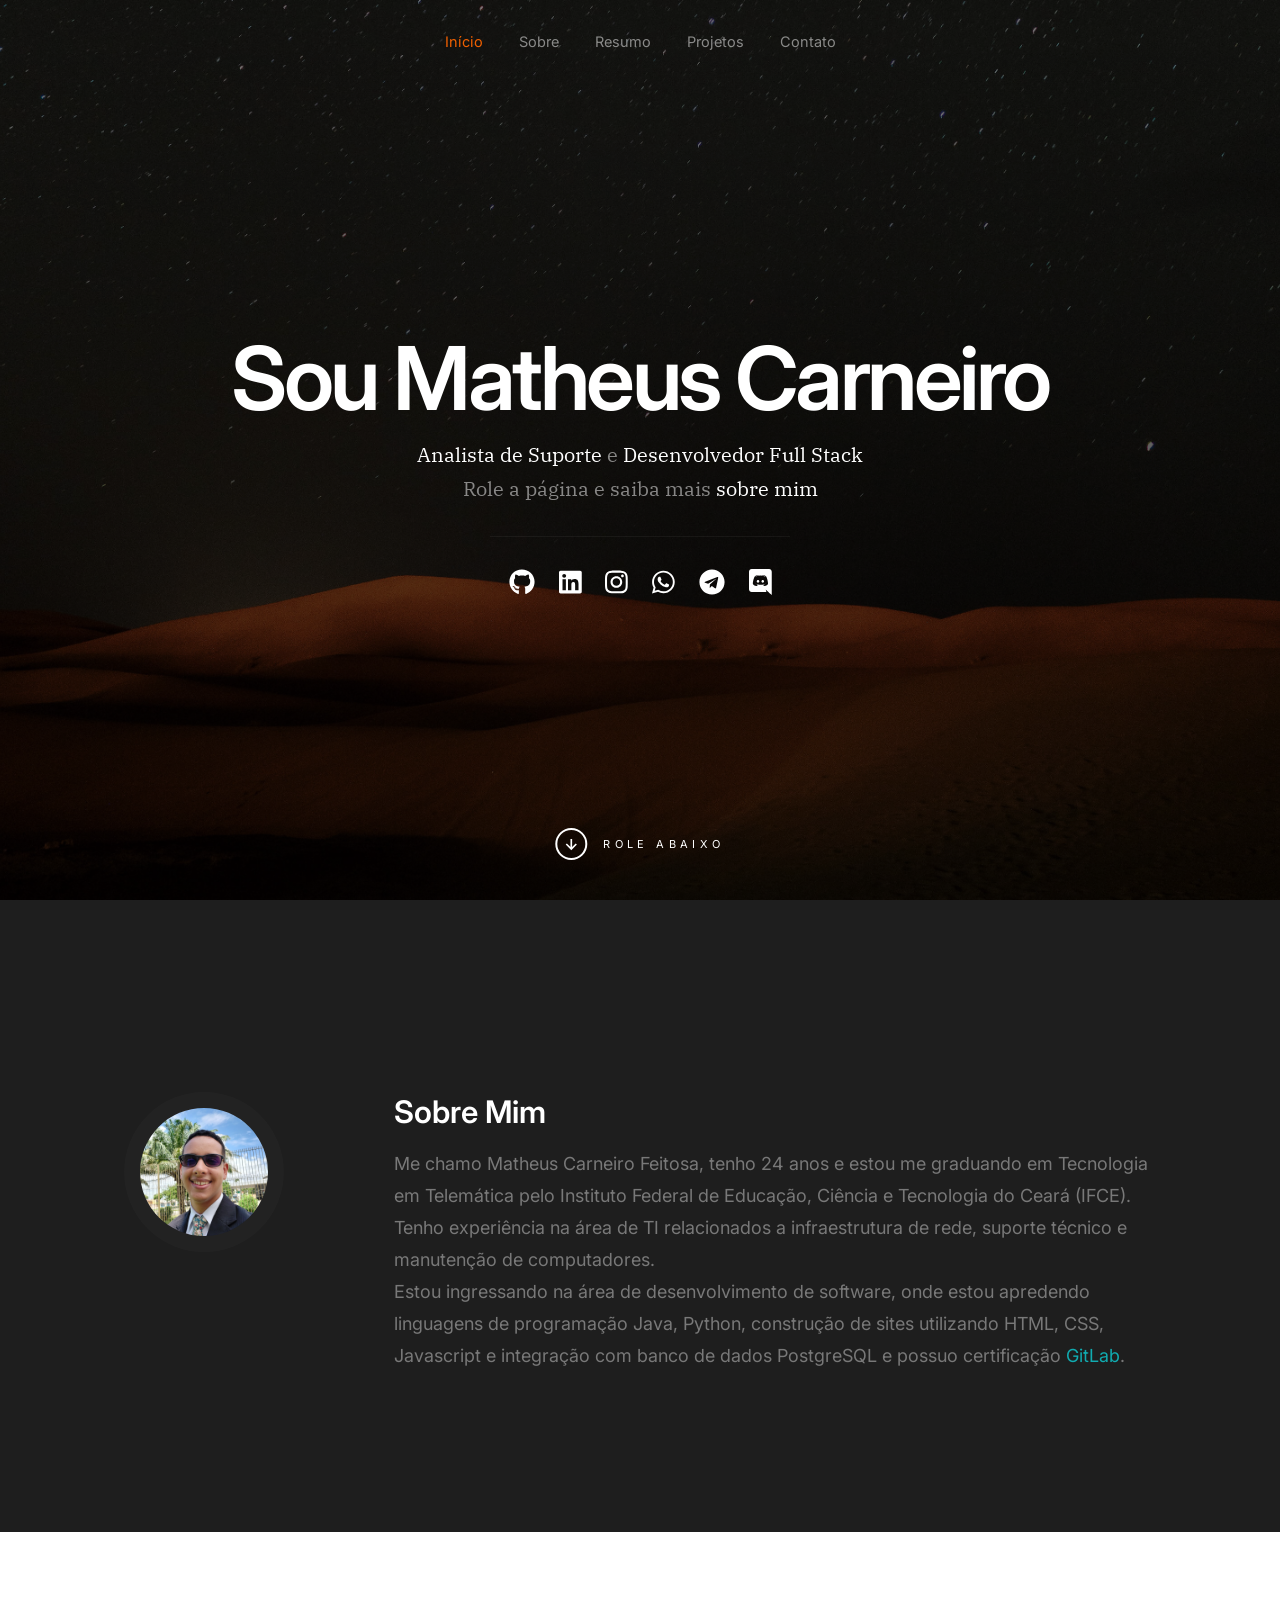
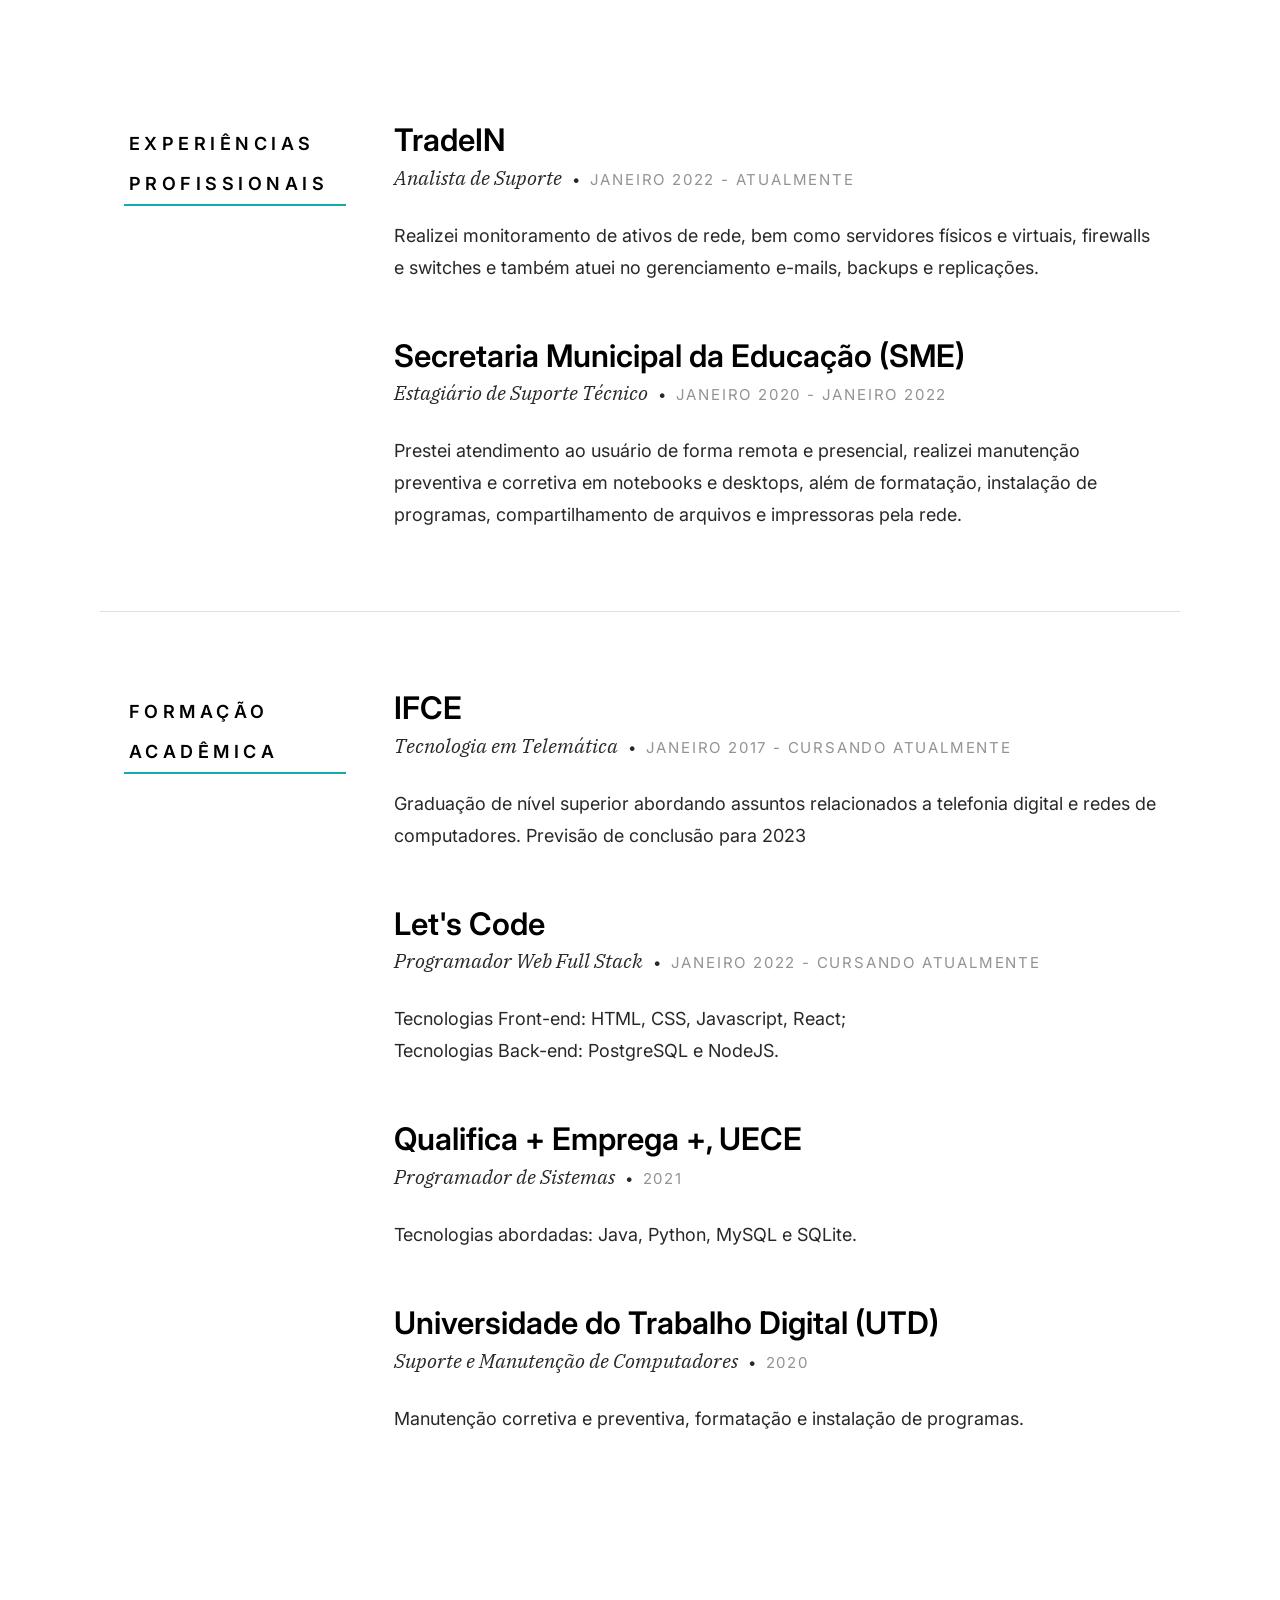
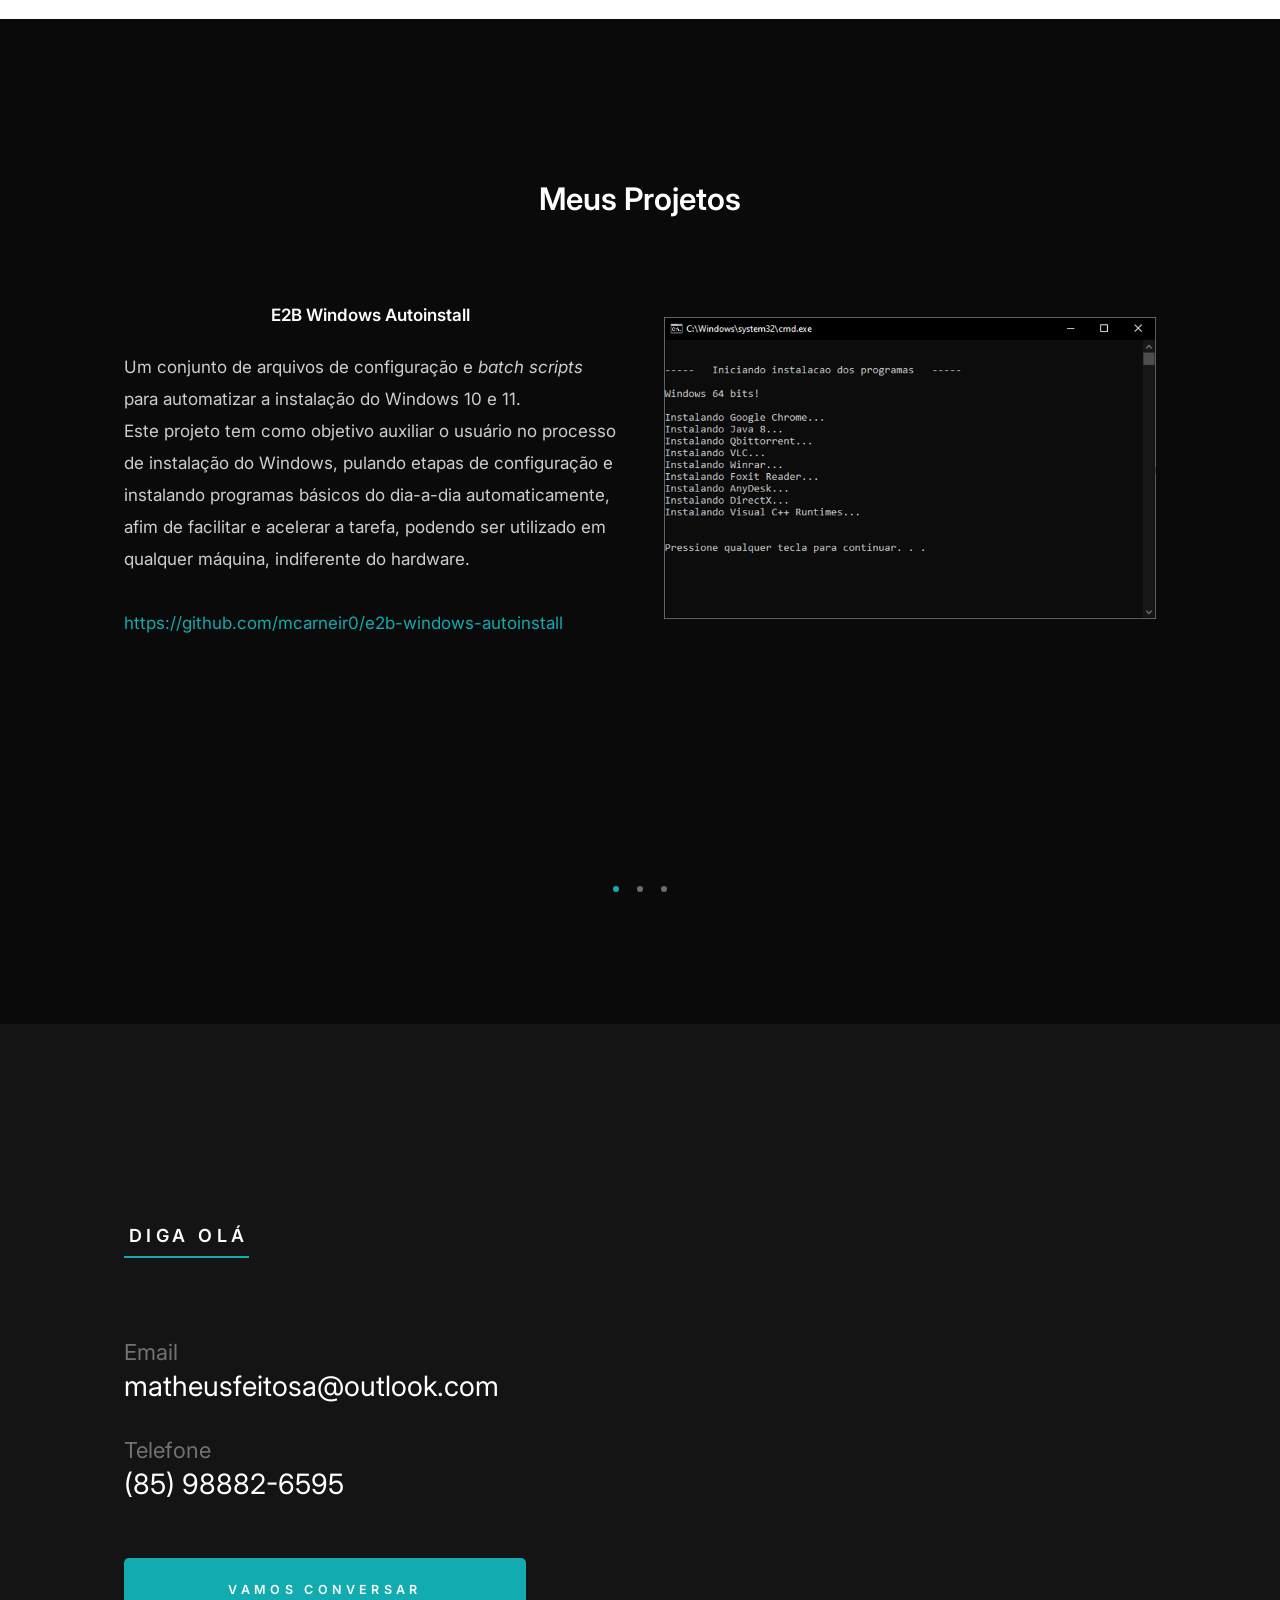
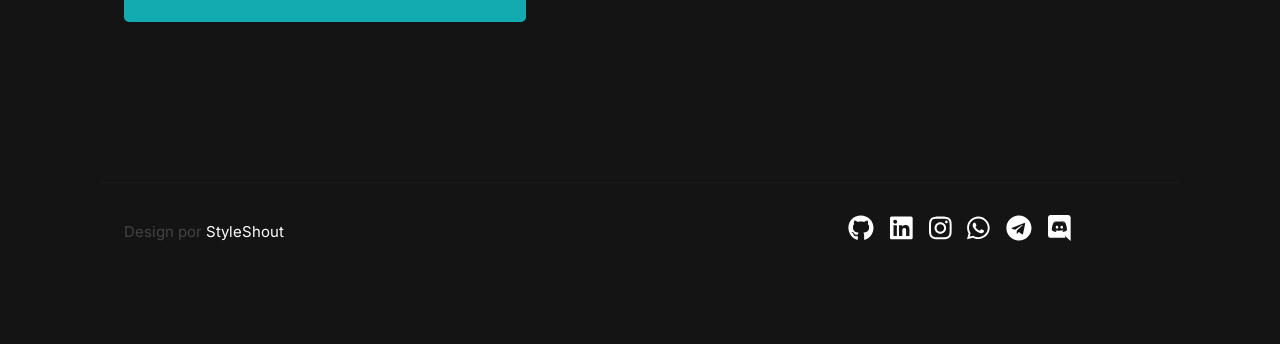
==== commit d71f18fa: "Removido Botão Download e Adicionado Link do GitLab" ====
--- a/docs/index.html
+++ b/docs/index.html
@@ -125,19 +125,9 @@
                     Estou ingressando na área de desenvolvimento de software, onde
                     estou apredendo linguagens de programação Java, Python, construção
                     de sites utilizando HTML, CSS, Javascript e integração com banco
-                    de dados PostgreSQLe possuo certificação GitLab.
+                    de dados PostgreSQL e possuo certificação
+                    <a href="https://gitlab.badgr.com/public/assertions/QeH3tkcFSdilTJxaij7s5w" target="_blank">GitLab</a>.
                 </p>
-
-                <hr>
-
-                <div class="row s-about__content-bottom">
-                    <div class="column w-1000-stack">
-                        <a href="#0" class="btn btn--download">
-                            <svg xmlns="http://www.w3.org/2000/svg" width="24" height="24" viewBox="0 0 24 24" style="fill:rgba(0, 0, 0, 1);"><path d="M12 16L16 11 13 11 13 4 11 4 11 11 8 11z"></path><path d="M20,18H4v-7H2v7c0,1.103,0.897,2,2,2h16c1.103,0,2-0.897,2-2v-7h-2V18z"></path></svg>
-                            Currículo
-                        </a>
-                    </div>
-                </div>
             </div>
         </div> <!-- end row -->
 
